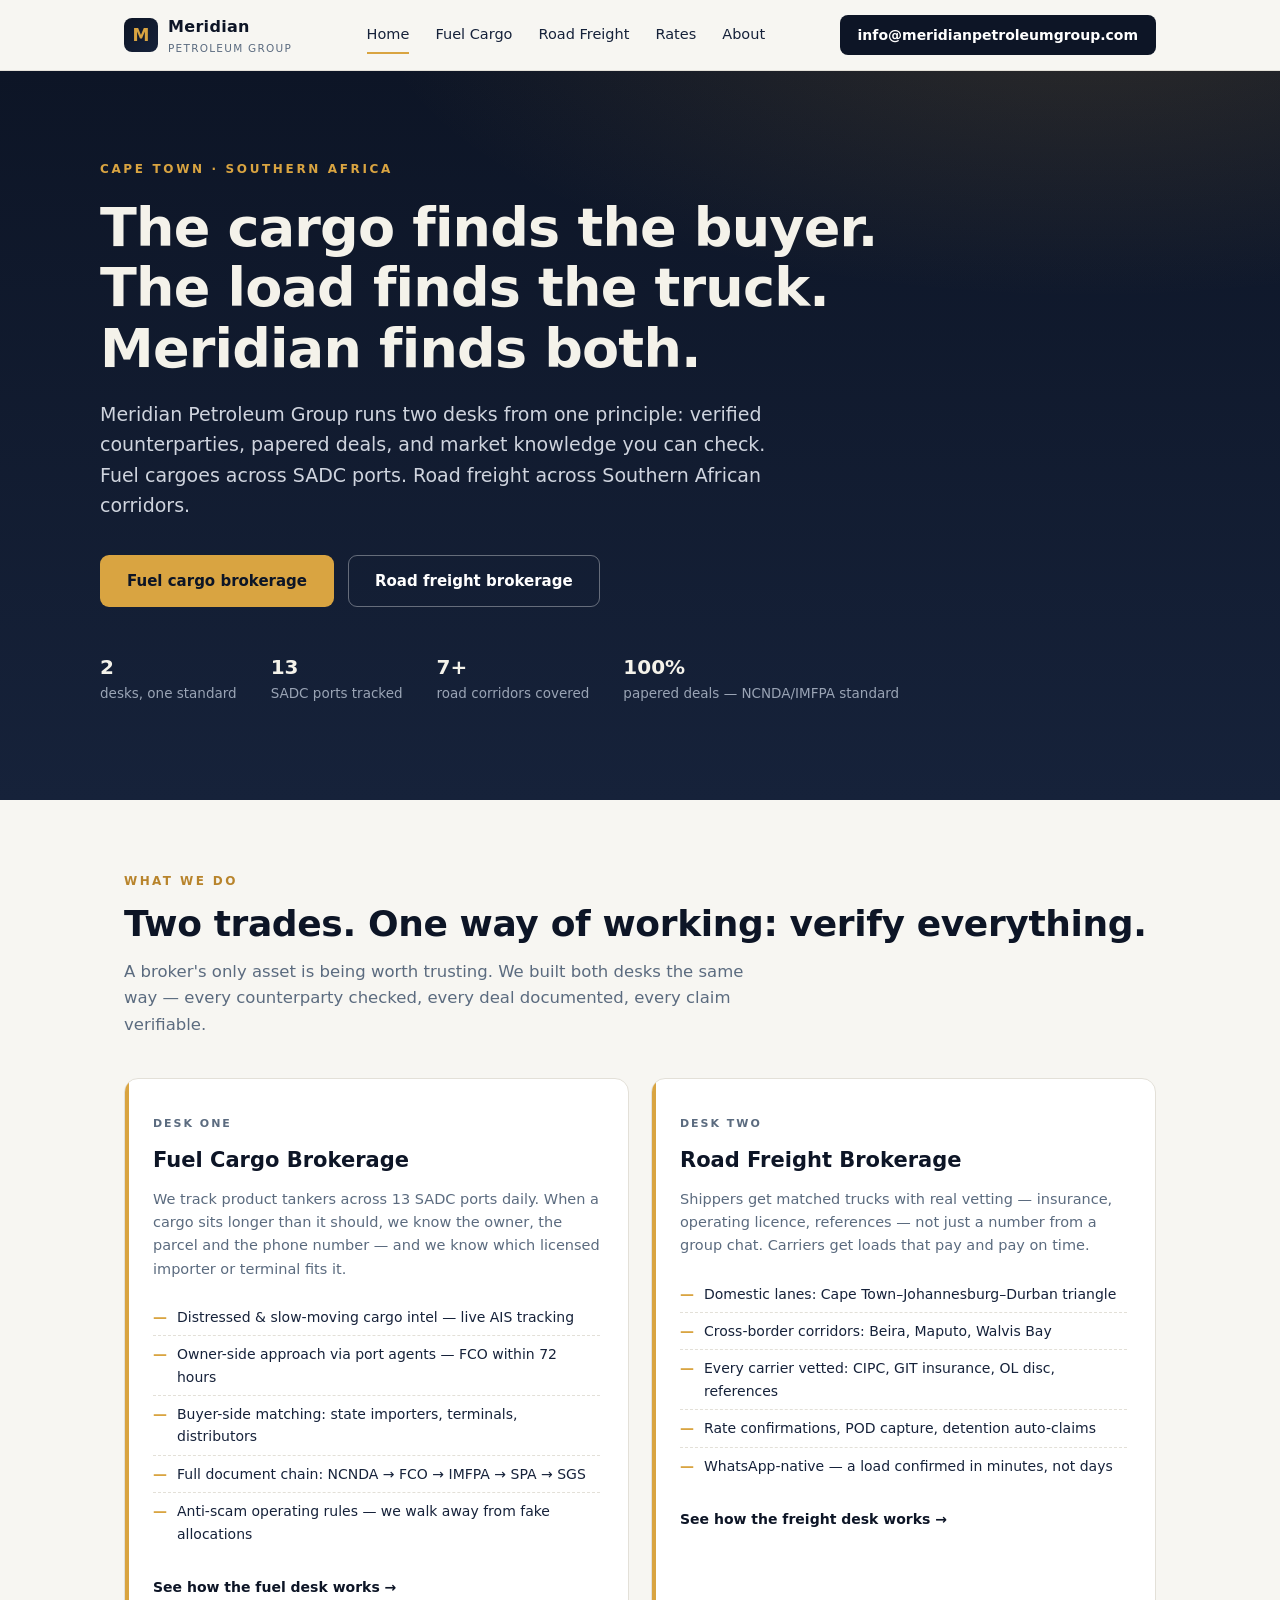
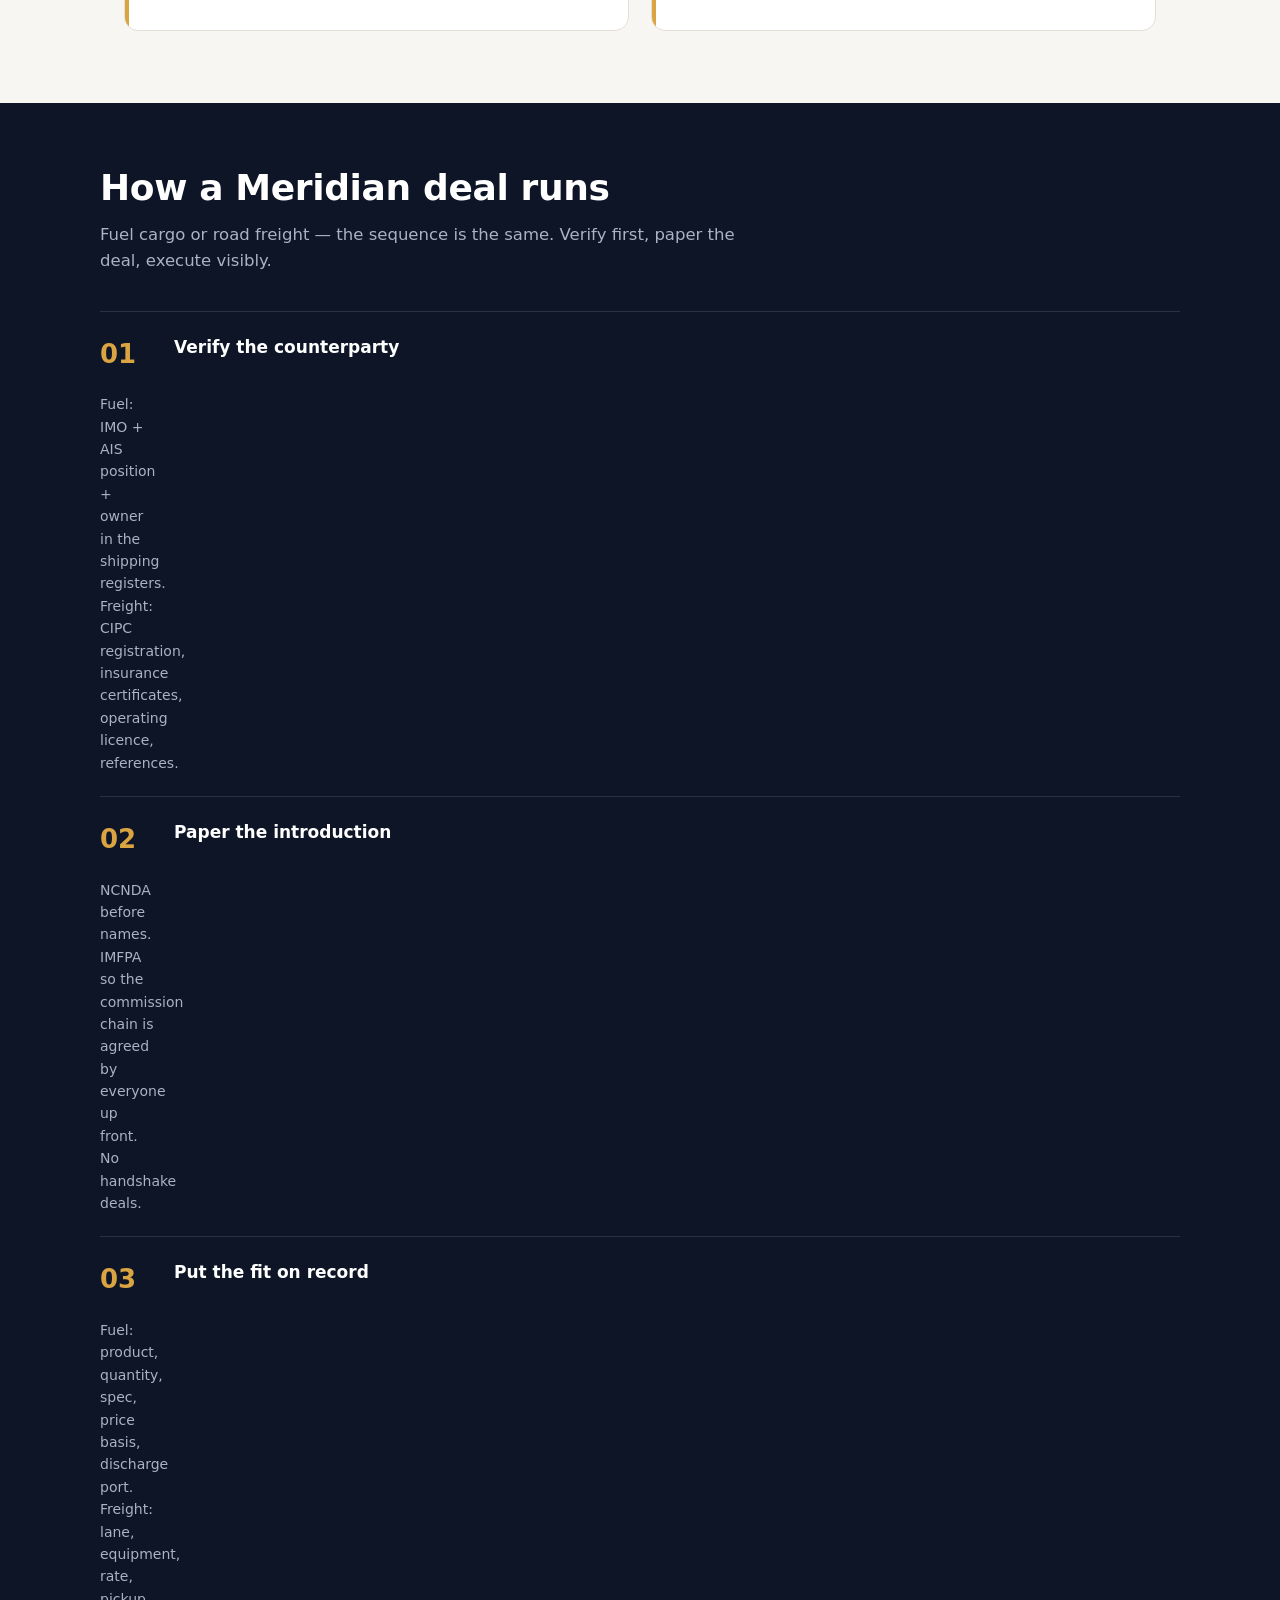
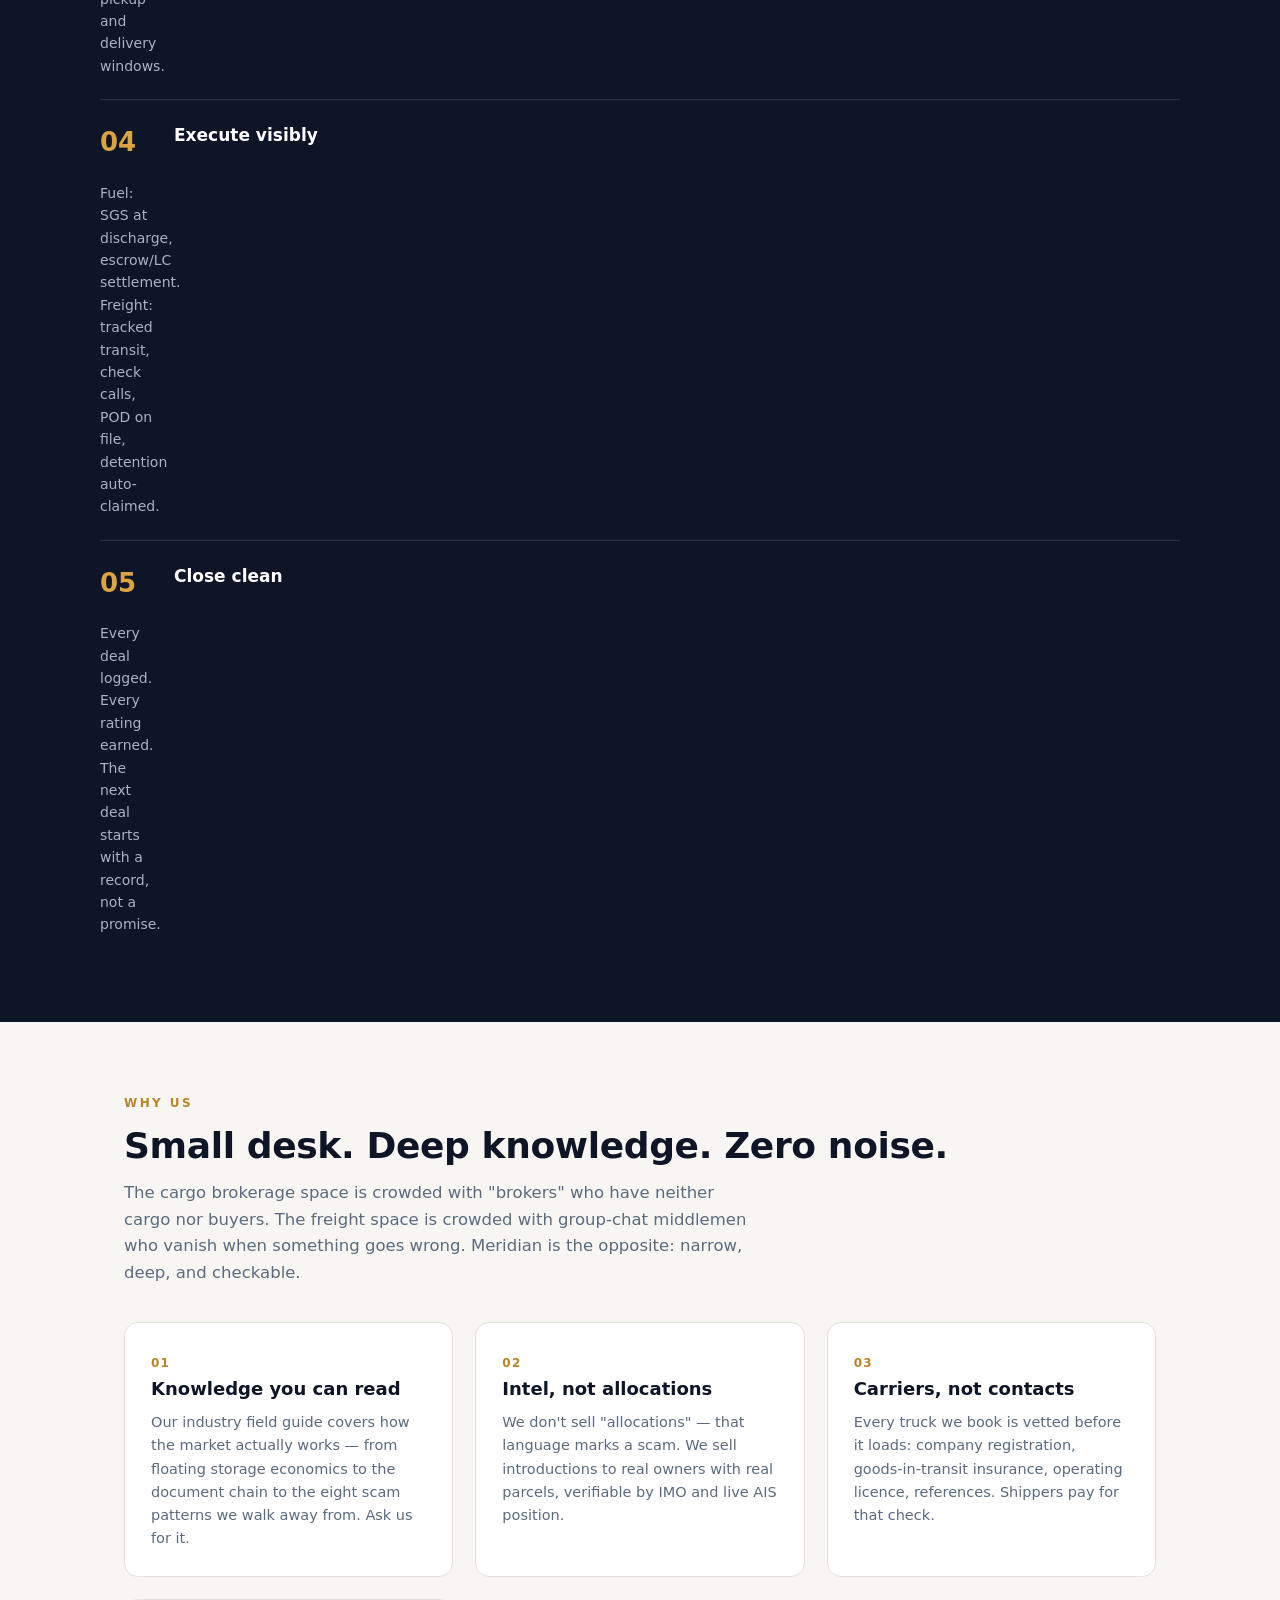
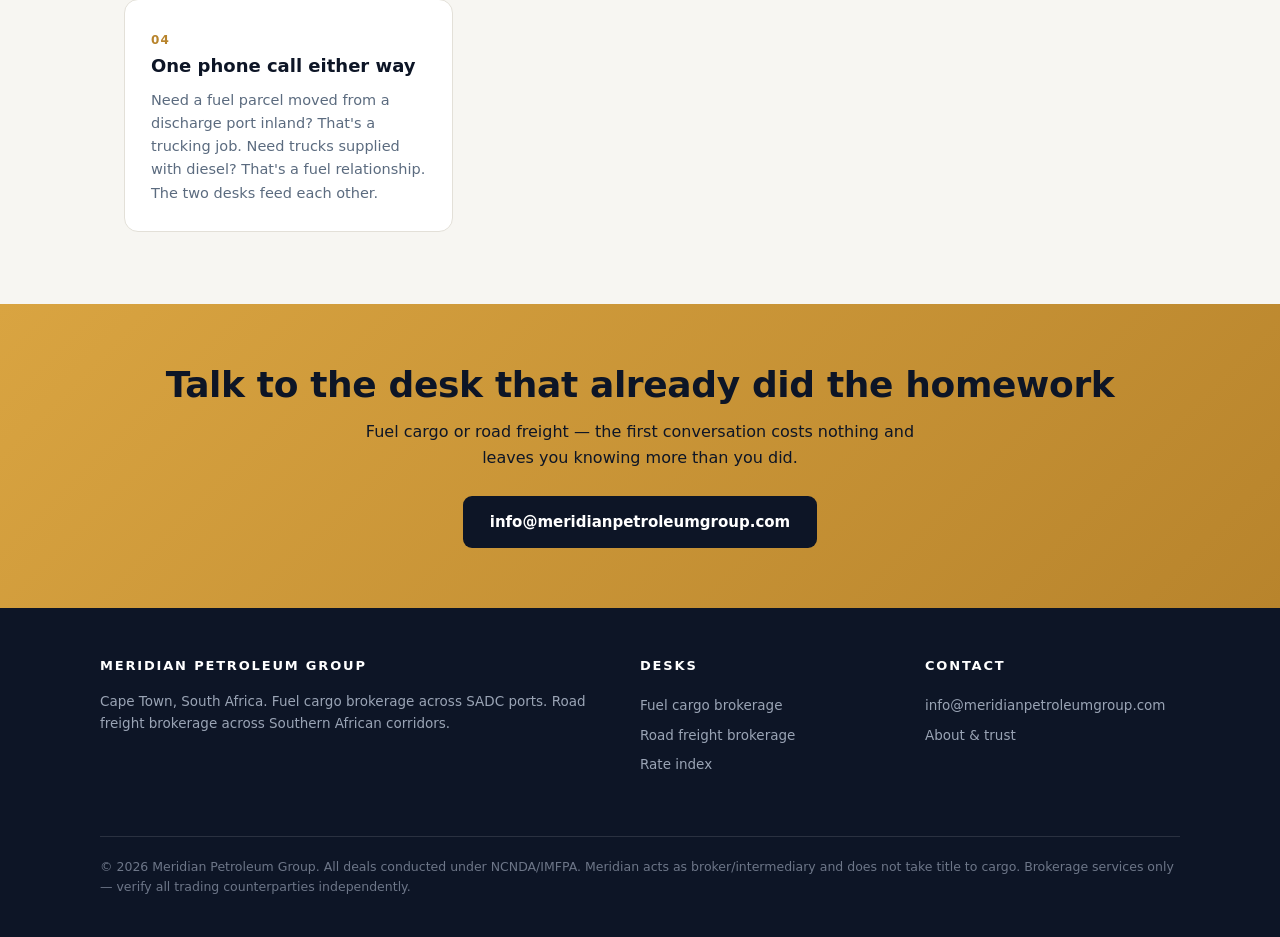
==== index.html @ 9ec85a02 "Meridian Petroleum Group site — 5 pages, one brand two desks" ====
<!DOCTYPE html>
<html lang="en">
<head>
<meta charset="UTF-8">
<meta name="viewport" content="width=device-width, initial-scale=1.0">
<title>Meridian Petroleum Group — Fuel Cargo & Road Freight Brokerage, Cape Town</title>
<meta name="description" content="Meridian Petroleum Group brokers fuel cargoes across SADC ports and road freight across Southern African corridors. Distressed-cargo intel, IMFPA-protected introductions, verified carriers.">
<link rel="canonical" href="https://meridianpetroleumgroup.com/">
<meta property="og:title" content="Meridian Petroleum Group — Cargo & Freight Brokerage">
<meta property="og:description" content="Fuel cargo brokerage across SADC ports. Road freight brokerage across Southern African corridors. One desk, both trades.">
<meta property="og:type" content="website">
<meta property="og:url" content="https://meridianpetroleumgroup.com/">
<link rel="stylesheet" href="/css/style.css">
<script type="application/ld+json">
{"@context":"https://schema.org","@type":"Organization","name":"Meridian Petroleum Group","url":"https://meridianpetroleumgroup.com","email":"info@meridianpetroleumgroup.com","address":{"@type":"PostalAddress","addressLocality":"Cape Town","addressCountry":"South Africa"},"description":"Fuel cargo and road freight brokerage across Southern Africa."}
</script>
</head>
<body>

<header>
  <div class="nav">
    <a class="brand" href="/">
      <span class="mark">M</span>
      <span>Meridian<small>Petroleum Group</small></span>
    </a>
    <nav class="menu">
      <a href="/" aria-current="page">Home</a>
      <a href="/fuel/">Fuel Cargo</a>
      <a href="/cargo/">Road Freight</a>
      <a href="/rates/">Rates</a>
      <a href="/about/">About</a>
    </nav>
    <a class="nav-cta" href="mailto:info@meridianpetroleumgroup.com">info@meridianpetroleumgroup.com</a>
  </div>
</header>

<section class="hero">
  <div class="hero-inner">
    <span class="kicker">Cape Town · Southern Africa</span>
    <h1>The cargo finds the buyer. The load finds the truck. Meridian finds both.</h1>
    <p class="lead">Meridian Petroleum Group runs two desks from one principle: verified counterparties, papered deals, and market knowledge you can check. Fuel cargoes across SADC ports. Road freight across Southern African corridors.</p>
    <div class="hero-ctas">
      <a class="btn btn-gold" href="/fuel/">Fuel cargo brokerage</a>
      <a class="btn btn-ghost" href="/cargo/">Road freight brokerage</a>
    </div>
    <div class="hero-meta">
      <div><b>2</b>desks, one standard</div>
      <div><b>13</b>SADC ports tracked</div>
      <div><b>7+</b>road corridors covered</div>
      <div><b>100%</b>papered deals — NCNDA/IMFPA standard</div>
    </div>
  </div>
</section>

<section class="section">
  <p class="eyebrow">What we do</p>
  <h2>Two trades. One way of working: verify everything.</h2>
  <p class="sub">A broker's only asset is being worth trusting. We built both desks the same way — every counterparty checked, every deal documented, every claim verifiable.</p>

  <div class="desks">
    <div class="desk">
      <span class="tag">Desk one</span>
      <h3>Fuel Cargo Brokerage</h3>
      <p>We track product tankers across 13 SADC ports daily. When a cargo sits longer than it should, we know the owner, the parcel and the phone number — and we know which licensed importer or terminal fits it.</p>
      <ul>
        <li>Distressed & slow-moving cargo intel — live AIS tracking</li>
        <li>Owner-side approach via port agents — FCO within 72 hours</li>
        <li>Buyer-side matching: state importers, terminals, distributors</li>
        <li>Full document chain: NCNDA → FCO → IMFPA → SPA → SGS</li>
        <li>Anti-scam operating rules — we walk away from fake allocations</li>
      </ul>
      <a class="go" href="/fuel/">See how the fuel desk works →</a>
    </div>
    <div class="desk">
      <span class="tag">Desk two</span>
      <h3>Road Freight Brokerage</h3>
      <p>Shippers get matched trucks with real vetting — insurance, operating licence, references — not just a number from a group chat. Carriers get loads that pay and pay on time.</p>
      <ul>
        <li>Domestic lanes: Cape Town–Johannesburg–Durban triangle</li>
        <li>Cross-border corridors: Beira, Maputo, Walvis Bay</li>
        <li>Every carrier vetted: CIPC, GIT insurance, OL disc, references</li>
        <li>Rate confirmations, POD capture, detention auto-claims</li>
        <li>WhatsApp-native — a load confirmed in minutes, not days</li>
      </ul>
      <a class="go" href="/cargo/">See how the freight desk works →</a>
    </div>
  </div>
</section>

<div class="strip">
  <div class="section">
    <h2>How a Meridian deal runs</h2>
    <p class="sub">Fuel cargo or road freight — the sequence is the same. Verify first, paper the deal, execute visibly.</p>
    <div class="steps">
      <div class="step"><h3>Verify the counterparty</h3><p>Fuel: IMO + AIS position + owner in the shipping registers. Freight: CIPC registration, insurance certificates, operating licence, references.</p></div>
      <div class="step"><h3>Paper the introduction</h3><p>NCNDA before names. IMFPA so the commission chain is agreed by everyone up front. No handshake deals.</p></div>
      <div class="step"><h3>Put the fit on record</h3><p>Fuel: product, quantity, spec, price basis, discharge port. Freight: lane, equipment, rate, pickup and delivery windows.</p></div>
      <div class="step"><h3>Execute visibly</h3><p>Fuel: SGS at discharge, escrow/LC settlement. Freight: tracked transit, check calls, POD on file, detention auto-claimed.</p></div>
      <div class="step"><h3>Close clean</h3><p>Every deal logged. Every rating earned. The next deal starts with a record, not a promise.</p></div>
    </div>
  </div>
</div>

<section class="section">
  <p class="eyebrow">Why us</p>
  <h2>Small desk. Deep knowledge. Zero noise.</h2>
  <p class="sub">The cargo brokerage space is crowded with "brokers" who have neither cargo nor buyers. The freight space is crowded with group-chat middlemen who vanish when something goes wrong. Meridian is the opposite: narrow, deep, and checkable.</p>
  <div class="grid2">
    <div class="card"><span class="num">01</span><h3>Knowledge you can read</h3><p>Our industry field guide covers how the market actually works — from floating storage economics to the document chain to the eight scam patterns we walk away from. Ask us for it.</p></div>
    <div class="card"><span class="num">02</span><h3>Intel, not allocations</h3><p>We don't sell "allocations" — that language marks a scam. We sell introductions to real owners with real parcels, verifiable by IMO and live AIS position.</p></div>
    <div class="card"><span class="num">03</span><h3>Carriers, not contacts</h3><p>Every truck we book is vetted before it loads: company registration, goods-in-transit insurance, operating licence, references. Shippers pay for that check.</p></div>
    <div class="card"><span class="num">04</span><h3>One phone call either way</h3><p>Need a fuel parcel moved from a discharge port inland? That's a trucking job. Need trucks supplied with diesel? That's a fuel relationship. The two desks feed each other.</p></div>
  </div>
</section>

<div class="band">
  <h2>Talk to the desk that already did the homework</h2>
  <p>Fuel cargo or road freight — the first conversation costs nothing and leaves you knowing more than you did.</p>
  <a class="btn" href="mailto:info@meridianpetroleumgroup.com">info@meridianpetroleumgroup.com</a>
</div>

<footer>
  <div class="foot">
    <div>
      <h4>Meridian Petroleum Group</h4>
      <p>Cape Town, South Africa. Fuel cargo brokerage across SADC ports. Road freight brokerage across Southern African corridors.</p>
    </div>
    <div>
      <h4>Desks</h4>
      <ul>
        <li><a href="/fuel/">Fuel cargo brokerage</a></li>
        <li><a href="/cargo/">Road freight brokerage</a></li>
        <li><a href="/rates/">Rate index</a></li>
      </ul>
    </div>
    <div>
      <h4>Contact</h4>
      <ul>
        <li><a href="mailto:info@meridianpetroleumgroup.com">info@meridianpetroleumgroup.com</a></li>
        <li><a href="/about/">About & trust</a></li>
      </ul>
    </div>
    <div class="fine">
      © 2026 Meridian Petroleum Group. All deals conducted under NCNDA/IMFPA. Meridian acts as broker/intermediary and does not take title to cargo. Brokerage services only — verify all trading counterparties independently.
    </div>
  </div>
</footer>

</body>
</html>
---- css/style.css ----
/* Meridian Petroleum Group — one brand, two desks */
:root {
  --ink: #0d1526;
  --ink-2: #16223a;
  --paper: #f7f6f2;
  --card: #ffffff;
  --amber: #d9a441;
  --amber-2: #b8842c;
  --slate: #5b6b7f;
  --line: #e3e0d8;
  --green: #2e7d5b;
  --red: #b3402e;
}
* { margin: 0; padding: 0; box-sizing: border-box; }
html { scroll-behavior: smooth; }
body {
  font-family: "Inter", "Segoe UI", system-ui, -apple-system, sans-serif;
  background: var(--paper);
  color: var(--ink);
  line-height: 1.6;
  -webkit-font-smoothing: antialiased;
}
a { color: inherit; text-decoration: none; }
img { max-width: 100%; display: block; }

/* ---------- header ---------- */
header {
  position: sticky; top: 0; z-index: 50;
  background: rgba(247, 246, 242, .92);
  backdrop-filter: blur(8px);
  border-bottom: 1px solid var(--line);
}
.nav {
  max-width: 1080px; margin: 0 auto; padding: 14px 24px;
  display: flex; align-items: center; justify-content: space-between; gap: 16px;
}
.brand { display: flex; align-items: center; gap: 10px; font-weight: 700; letter-spacing: .02em; }
.brand .mark {
  width: 34px; height: 34px; border-radius: 8px;
  background: linear-gradient(135deg, var(--ink) 0%, var(--ink-2) 100%);
  color: var(--amber); display: grid; place-items: center;
  font-size: 17px; font-weight: 800;
}
.brand small { display: block; font-size: 10.5px; font-weight: 500; color: var(--slate); letter-spacing: .12em; text-transform: uppercase; }
nav.menu { display: flex; gap: 26px; font-size: 14.5px; font-weight: 500; }
nav.menu a { color: var(--ink-2); padding: 6px 0; border-bottom: 2px solid transparent; }
nav.menu a:hover, nav.menu a[aria-current="page"] { border-color: var(--amber); }
.nav-cta {
  background: var(--ink); color: #fff; padding: 9px 18px; border-radius: 8px;
  font-size: 14px; font-weight: 600; white-space: nowrap;
}
.nav-cta:hover { background: var(--ink-2); }

/* ---------- hero ---------- */
.hero {
  background:
    radial-gradient(1200px 500px at 85% -10%, rgba(217,164,65,.16), transparent 60%),
    linear-gradient(180deg, var(--ink) 0%, var(--ink-2) 100%);
  color: #f4f2ea;
  padding: 84px 24px 96px;
}
.hero-inner { max-width: 1080px; margin: 0 auto; }
.kicker {
  display: inline-block; font-size: 12px; letter-spacing: .22em; text-transform: uppercase;
  color: var(--amber); font-weight: 700; margin-bottom: 18px;
}
h1 { font-size: clamp(34px, 5vw, 54px); line-height: 1.12; font-weight: 800; letter-spacing: -.015em; max-width: 820px; }
.hero p.lead { margin-top: 20px; font-size: clamp(16px, 2vw, 19px); color: #cfd4de; max-width: 680px; }
.hero-ctas { margin-top: 34px; display: flex; gap: 14px; flex-wrap: wrap; }
.btn {
  display: inline-block; padding: 13px 26px; border-radius: 9px;
  font-weight: 600; font-size: 15px; border: 1px solid transparent; cursor: pointer;
}
.btn-gold { background: var(--amber); color: var(--ink); }
.btn-gold:hover { background: var(--amber-2); color: #fff; }
.btn-ghost { border-color: rgba(255,255,255,.35); color: #fff; }
.btn-ghost:hover { border-color: var(--amber); color: var(--amber); }
.hero-meta { margin-top: 44px; display: flex; gap: 34px; flex-wrap: wrap; font-size: 13.5px; color: #9aa4b5; }
.hero-meta b { display: block; color: #f4f2ea; font-size: 20px; }

/* ---------- sections ---------- */
.section { max-width: 1080px; margin: 0 auto; padding: 72px 24px; }
.section.tight { padding: 48px 24px; }
.eyebrow { font-size: 12px; letter-spacing: .2em; text-transform: uppercase; color: var(--amber-2); font-weight: 700; margin-bottom: 12px; }
h2 { font-size: clamp(26px, 3.4vw, 36px); font-weight: 800; letter-spacing: -.01em; line-height: 1.15; margin-bottom: 14px; }
.sub { color: var(--slate); max-width: 640px; font-size: 16.5px; }

.desks { display: grid; grid-template-columns: repeat(auto-fit, minmax(300px, 1fr)); gap: 22px; margin-top: 40px; }
.desk {
  background: var(--card); border: 1px solid var(--line); border-radius: 14px;
  padding: 30px 28px; position: relative; overflow: hidden;
}
.desk::before { content: ""; position: absolute; inset: 0 auto 0 0; width: 4px; background: var(--amber); }
.desk .tag { font-size: 11px; letter-spacing: .18em; text-transform: uppercase; color: var(--slate); font-weight: 700; }
.desk h3 { font-size: 21px; margin: 10px 0 10px; font-weight: 750; }
.desk p { color: var(--slate); font-size: 14.5px; margin-bottom: 18px; }
.desk ul { list-style: none; margin-bottom: 22px; }
.desk li { padding: 7px 0 7px 24px; position: relative; font-size: 14px; color: var(--ink-2); border-bottom: 1px dashed var(--line); }
.desk li:last-child { border-bottom: none; }
.desk li::before { content: "—"; position: absolute; left: 0; color: var(--amber); font-weight: 700; }
.desk .go { font-weight: 700; color: var(--ink); font-size: 14px; }
.desk .go:hover { color: var(--amber-2); }

.grid2 { display: grid; grid-template-columns: repeat(auto-fit, minmax(280px, 1fr)); gap: 22px; margin-top: 36px; }
.card { background: var(--card); border: 1px solid var(--line); border-radius: 14px; padding: 26px; }
.card h3 { font-size: 18px; font-weight: 750; margin-bottom: 8px; }
.card p { color: var(--slate); font-size: 14.5px; }
.card .num { font-size: 12px; color: var(--amber-2); font-weight: 800; letter-spacing: .1em; }

.strip { background: var(--ink); color: #e9e7df; padding: 64px 24px; }
.strip .section { padding: 0; }
.strip h2 { color: #fff; }
.strip .sub { color: #aab3c2; }

.steps { counter-reset: step; margin-top: 36px; display: grid; gap: 0; }
.step {
  display: grid; grid-template-columns: 56px 1fr; gap: 18px;
  padding: 22px 0; border-top: 1px solid rgba(255,255,255,.12);
}
.step::before {
  counter-increment: step; content: counter(step, decimal-leading-zero);
  font-size: 26px; font-weight: 800; color: var(--amber);
}
.step h3 { font-size: 17px; color: #fff; margin-bottom: 6px; font-weight: 700; }
.step p { color: #aab3c2; font-size: 14px; max-width: 640px; }

/* ---------- tables ---------- */
.table-wrap { overflow-x: auto; margin-top: 30px; border: 1px solid var(--line); border-radius: 12px; background: var(--card); }
table { width: 100%; border-collapse: collapse; font-size: 14px; min-width: 560px; }
th { text-align: left; padding: 13px 16px; background: var(--ink); color: #fff; font-size: 12px; letter-spacing: .08em; text-transform: uppercase; }
td { padding: 13px 16px; border-top: 1px solid var(--line); color: var(--ink-2); vertical-align: top; }
tr:nth-child(even) td { background: #fbfaf7; }
td b { color: var(--ink); }

/* ---------- CTA band ---------- */
.band {
  background: linear-gradient(135deg, var(--amber) 0%, var(--amber-2) 100%);
  color: var(--ink); padding: 60px 24px; text-align: center;
}
.band h2 { color: var(--ink); }
.band p { max-width: 560px; margin: 10px auto 26px; font-weight: 500; }
.band .btn { background: var(--ink); color: #fff; }
.band .btn:hover { background: #000; }

/* ---------- footer ---------- */
footer { background: var(--ink); color: #9aa4b5; padding: 48px 24px 40px; font-size: 13.5px; }
.foot { max-width: 1080px; margin: 0 auto; display: grid; grid-template-columns: 2fr 1fr 1fr; gap: 30px; }
.foot h4 { color: #fff; font-size: 13px; letter-spacing: .14em; text-transform: uppercase; margin-bottom: 14px; }
.foot ul { list-style: none; }
.foot li { padding: 4px 0; }
.foot a:hover { color: var(--amber); }
.foot .fine { grid-column: 1 / -1; border-top: 1px solid rgba(255,255,255,.12); margin-top: 26px; padding-top: 20px; font-size: 12.5px; color: #6d7688; }

/* ---------- page hero (inner pages) ---------- */
.page-hero {
  background: linear-gradient(180deg, var(--ink) 0%, var(--ink-2) 100%);
  color: #f4f2ea; padding: 64px 24px 56px;
}
.page-hero .inner { max-width: 1080px; margin: 0 auto; }
.breadcrumb { font-size: 12.5px; color: #8b95a8; margin-bottom: 16px; letter-spacing: .04em; }
.breadcrumb a:hover { color: var(--amber); }
h1.p { font-size: clamp(28px, 4vw, 42px); font-weight: 800; letter-spacing: -.012em; line-height: 1.14; }
.page-hero p.lead { margin-top: 14px; color: #cfd4de; max-width: 660px; font-size: 17px; }

.callout {
  background: #fdf8ee; border: 1px solid #ecd9ae; border-left: 4px solid var(--amber);
  border-radius: 10px; padding: 18px 20px; margin: 26px 0; font-size: 14.5px; color: #5d4a1e;
}
.callout b { color: var(--ink); }

.note { font-size: 13px; color: var(--slate); margin-top: 26px; padding-top: 18px; border-top: 1px solid var(--line); }

/* ---------- rates placeholder ---------- */
.rates-hero { text-align: center; }
.coming { display: inline-block; margin-top: 22px; padding: 10px 22px; border-radius: 999px; background: #efece4; color: var(--ink-2); font-weight: 600; font-size: 13.5px; letter-spacing: .06em; }

@media (max-width: 760px) {
  nav.menu { display: none; }
  .foot { grid-template-columns: 1fr; }
}
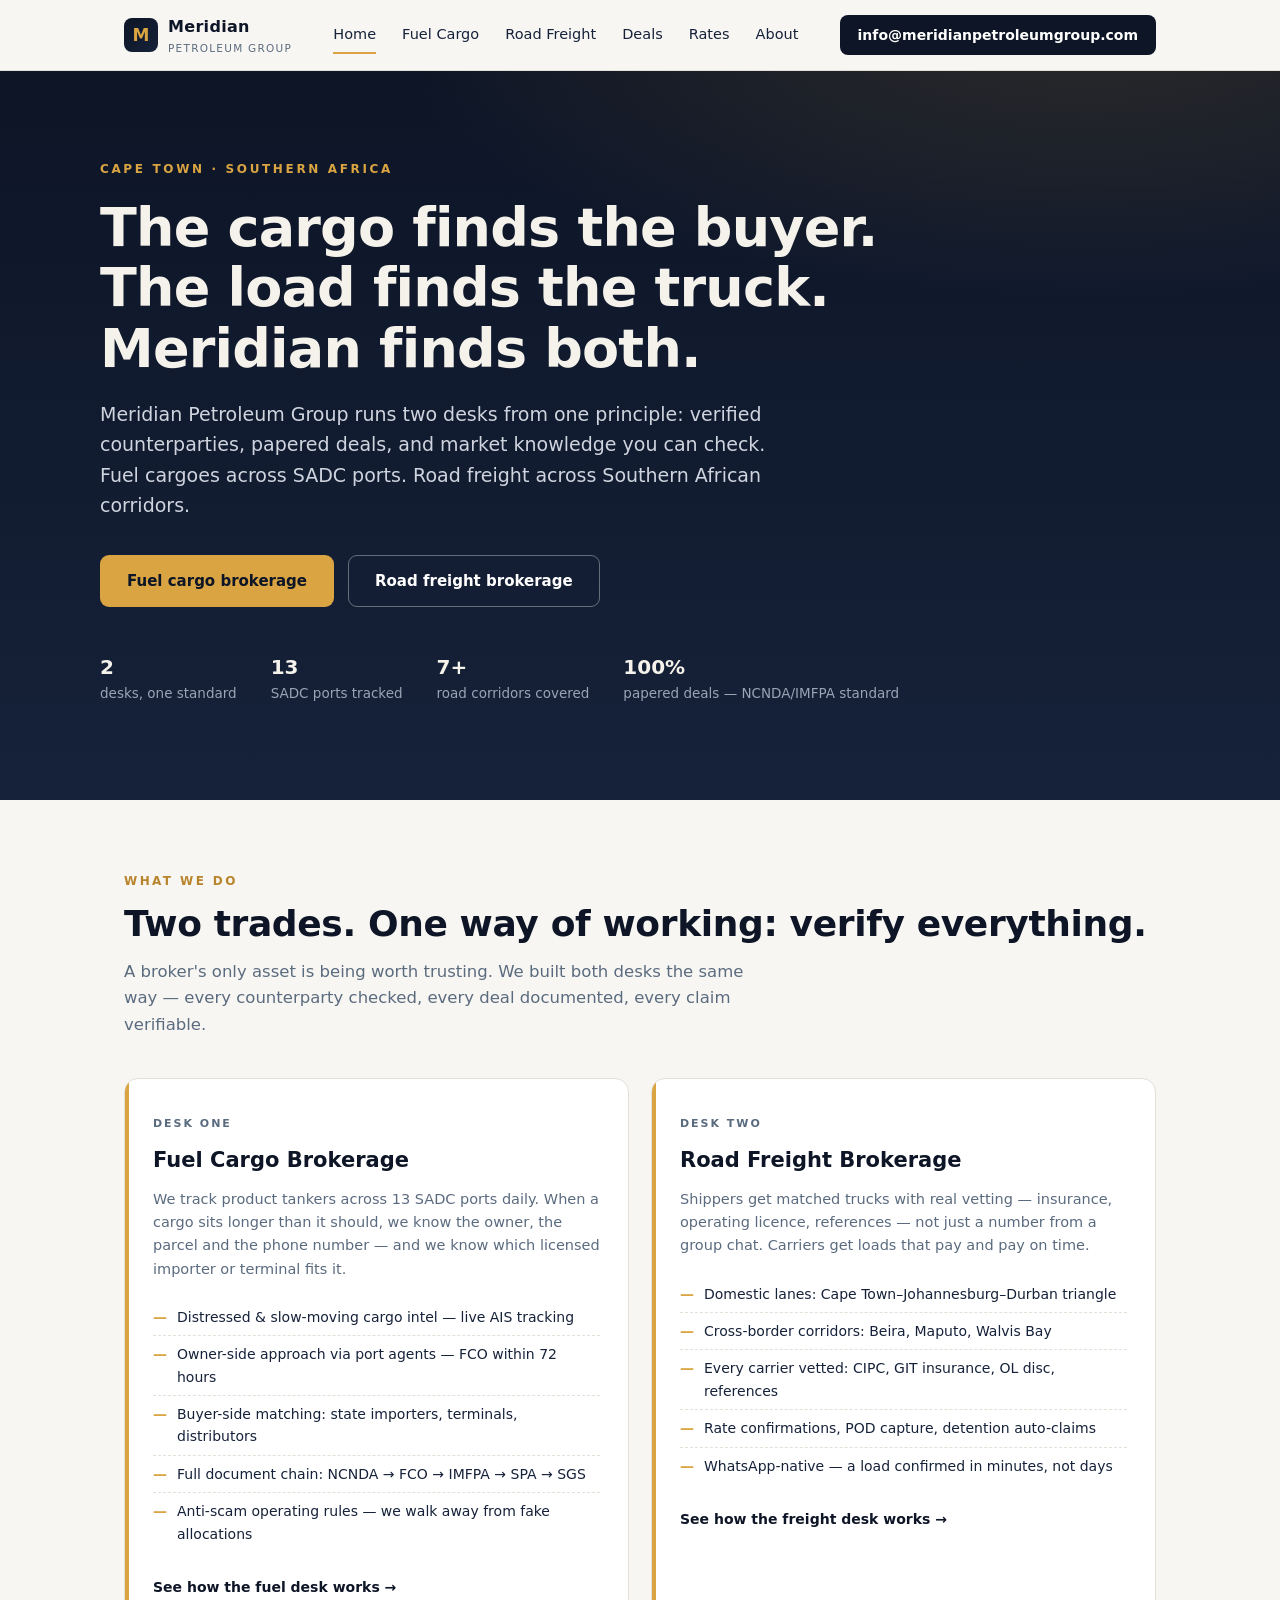
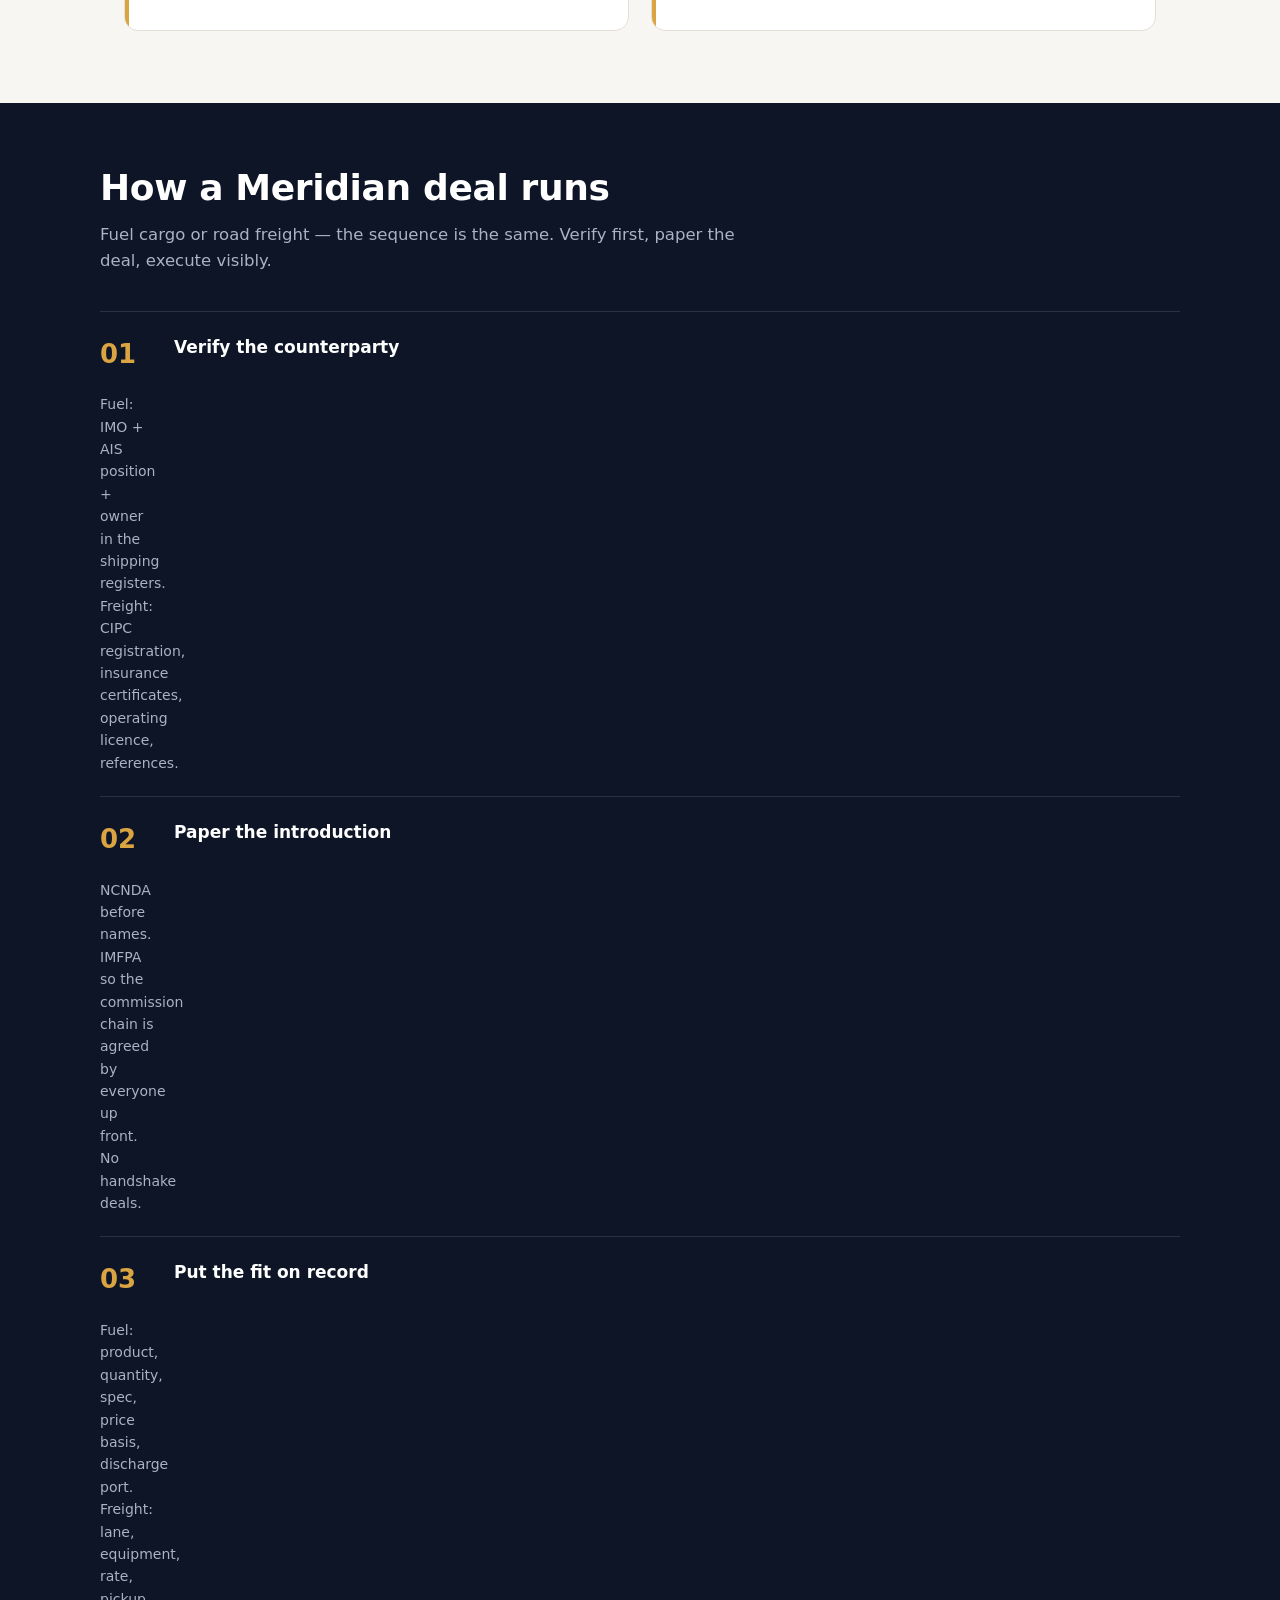
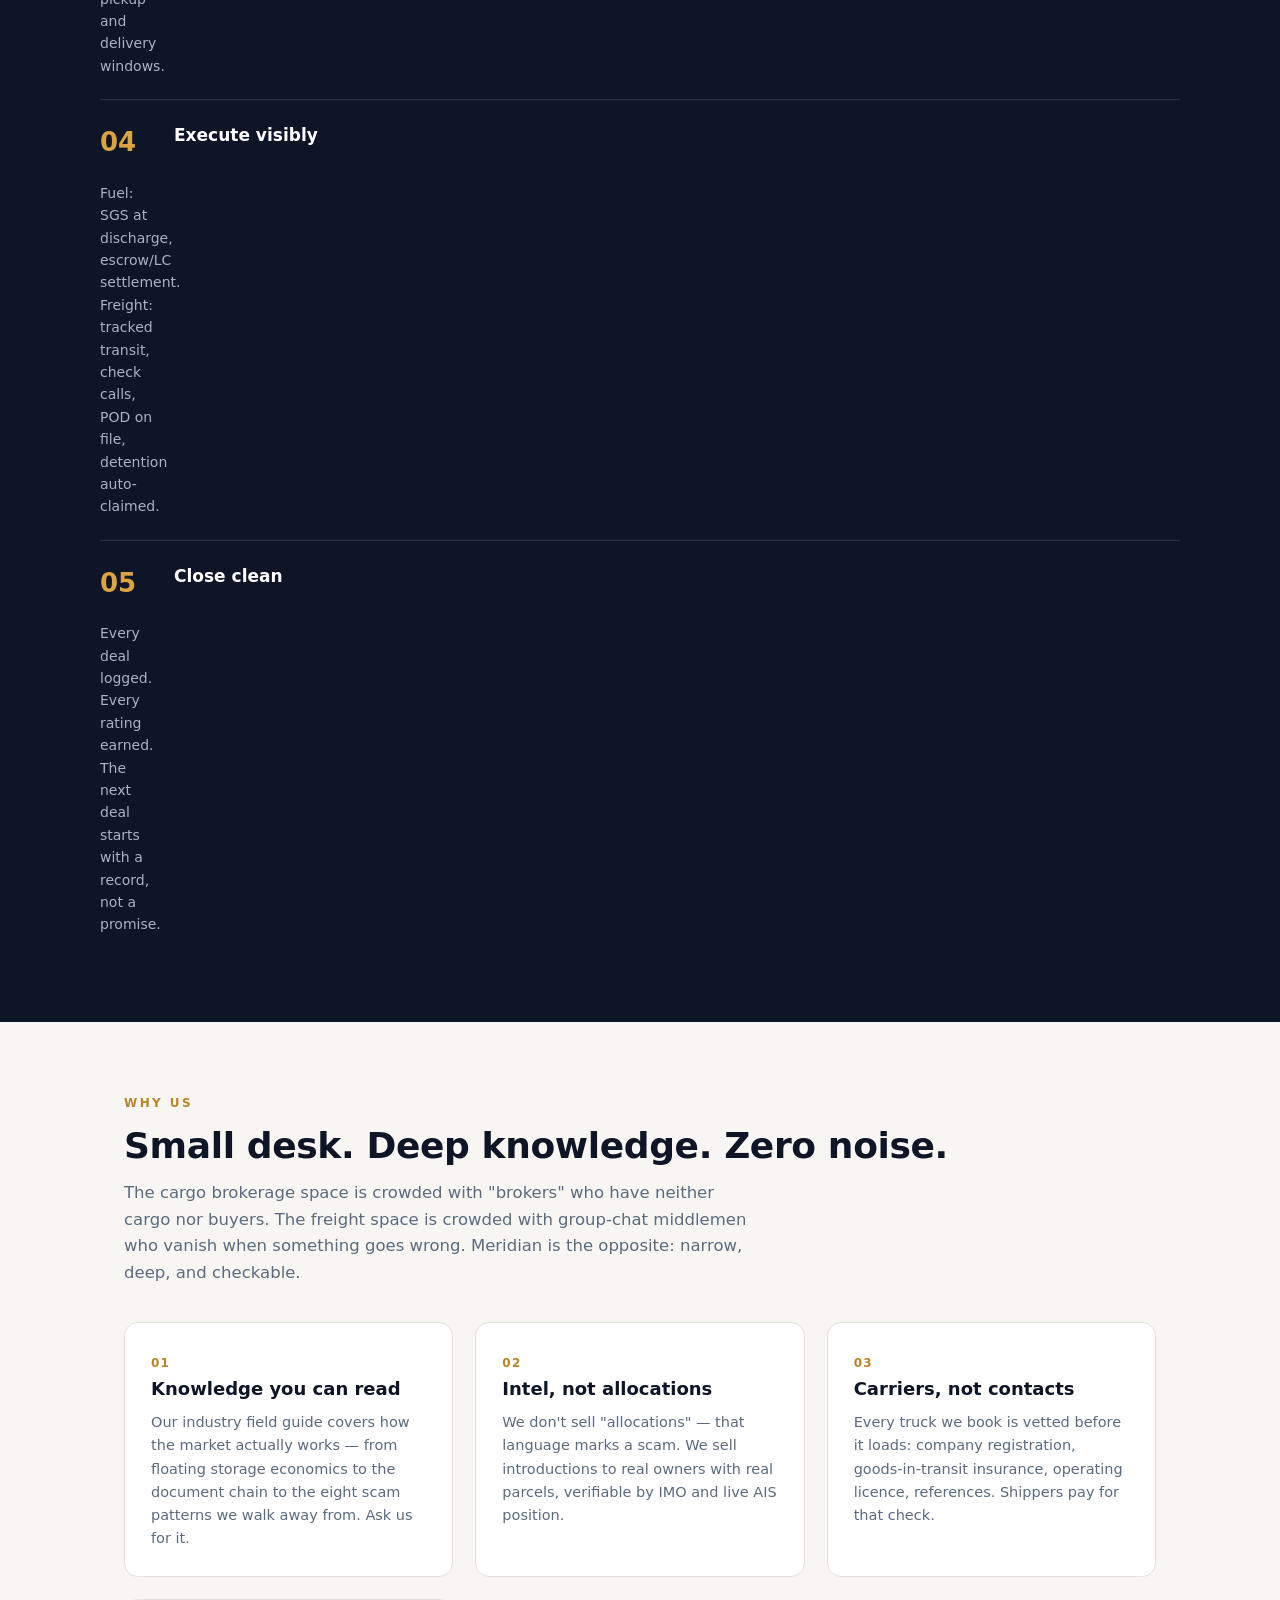
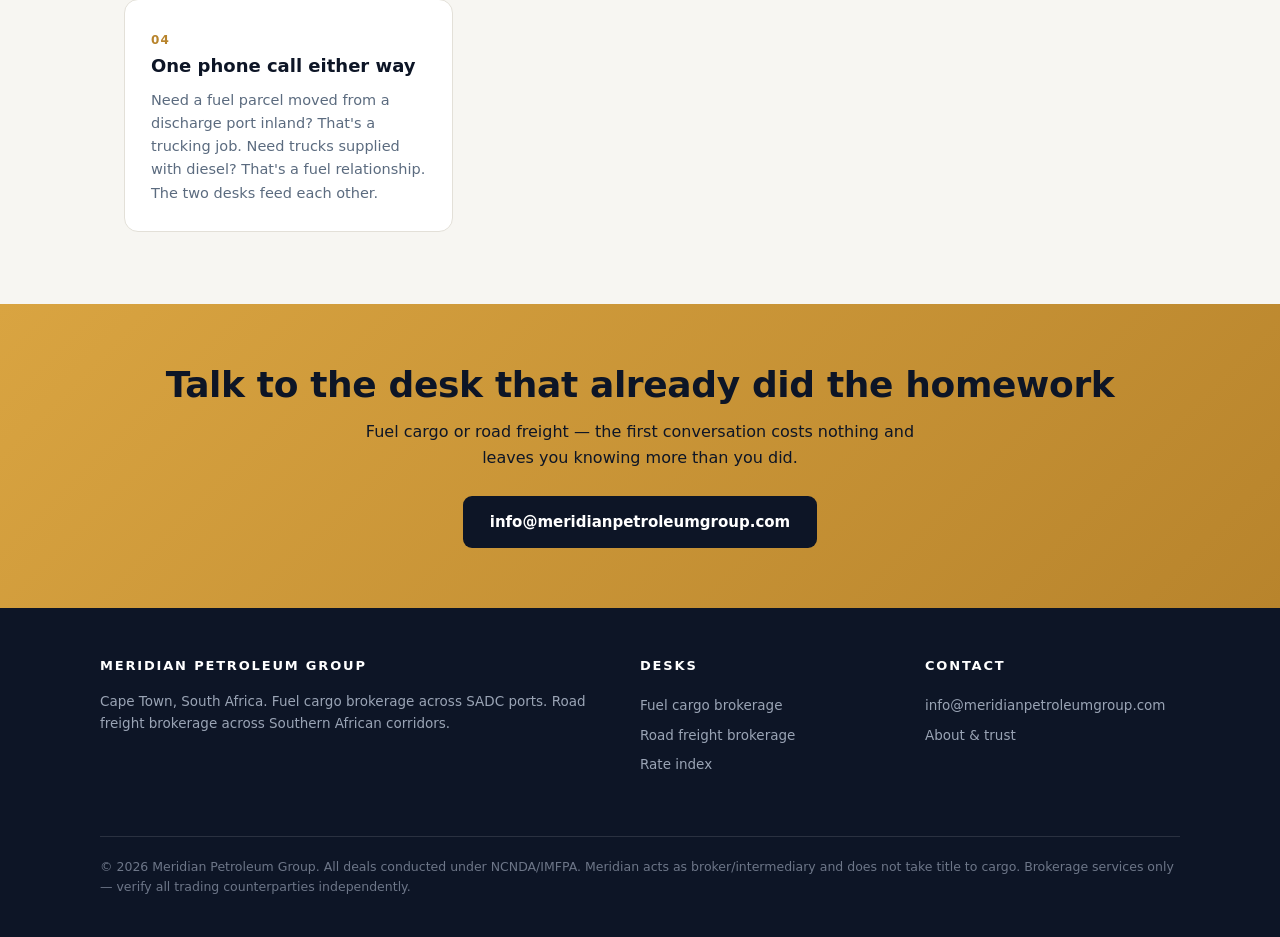
==== commit 299f787c: "Add /deals page — single-funnel shipper + carrier forms" ====
--- a/index.html
+++ b/index.html
@@ -27,6 +27,7 @@
       <a href="/" aria-current="page">Home</a>
       <a href="/fuel/">Fuel Cargo</a>
       <a href="/cargo/">Road Freight</a>
+      <a href="/deals/">Deals</a>
       <a href="/rates/">Rates</a>
       <a href="/about/">About</a>
     </nav>
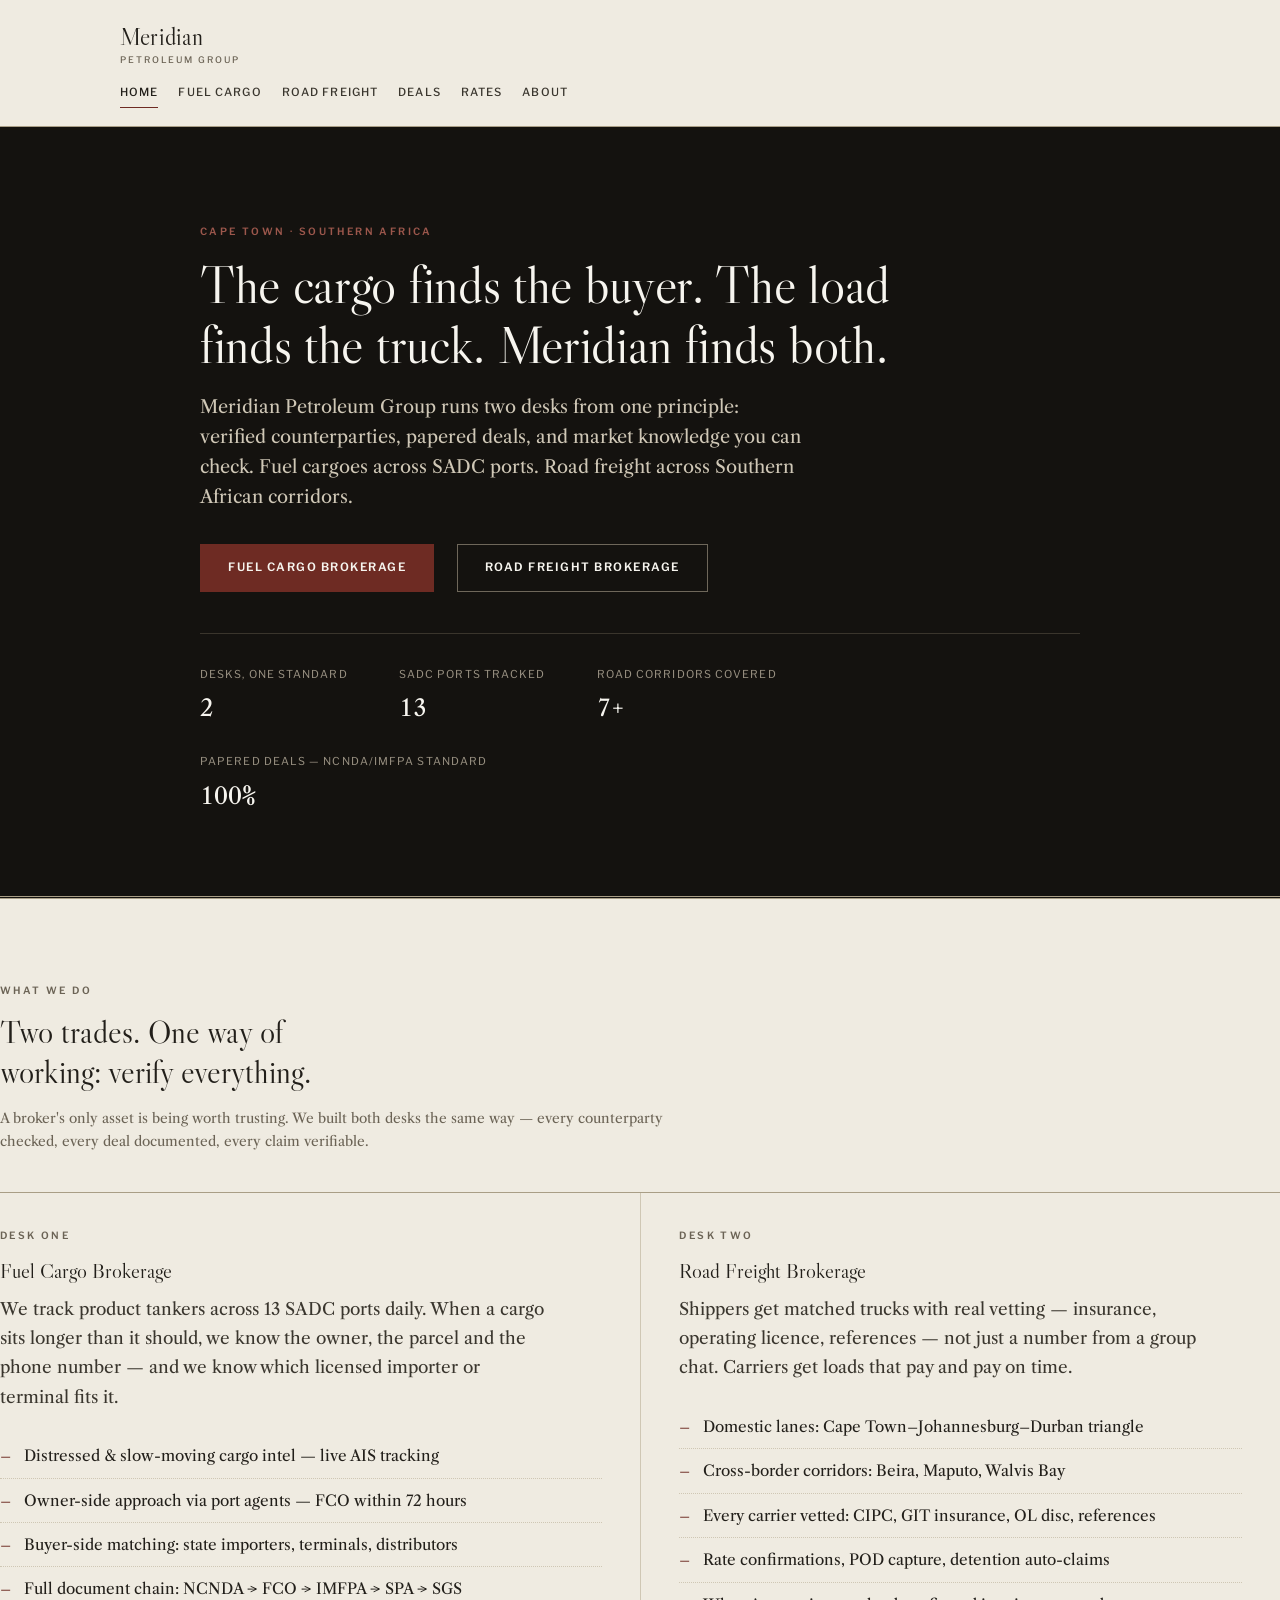
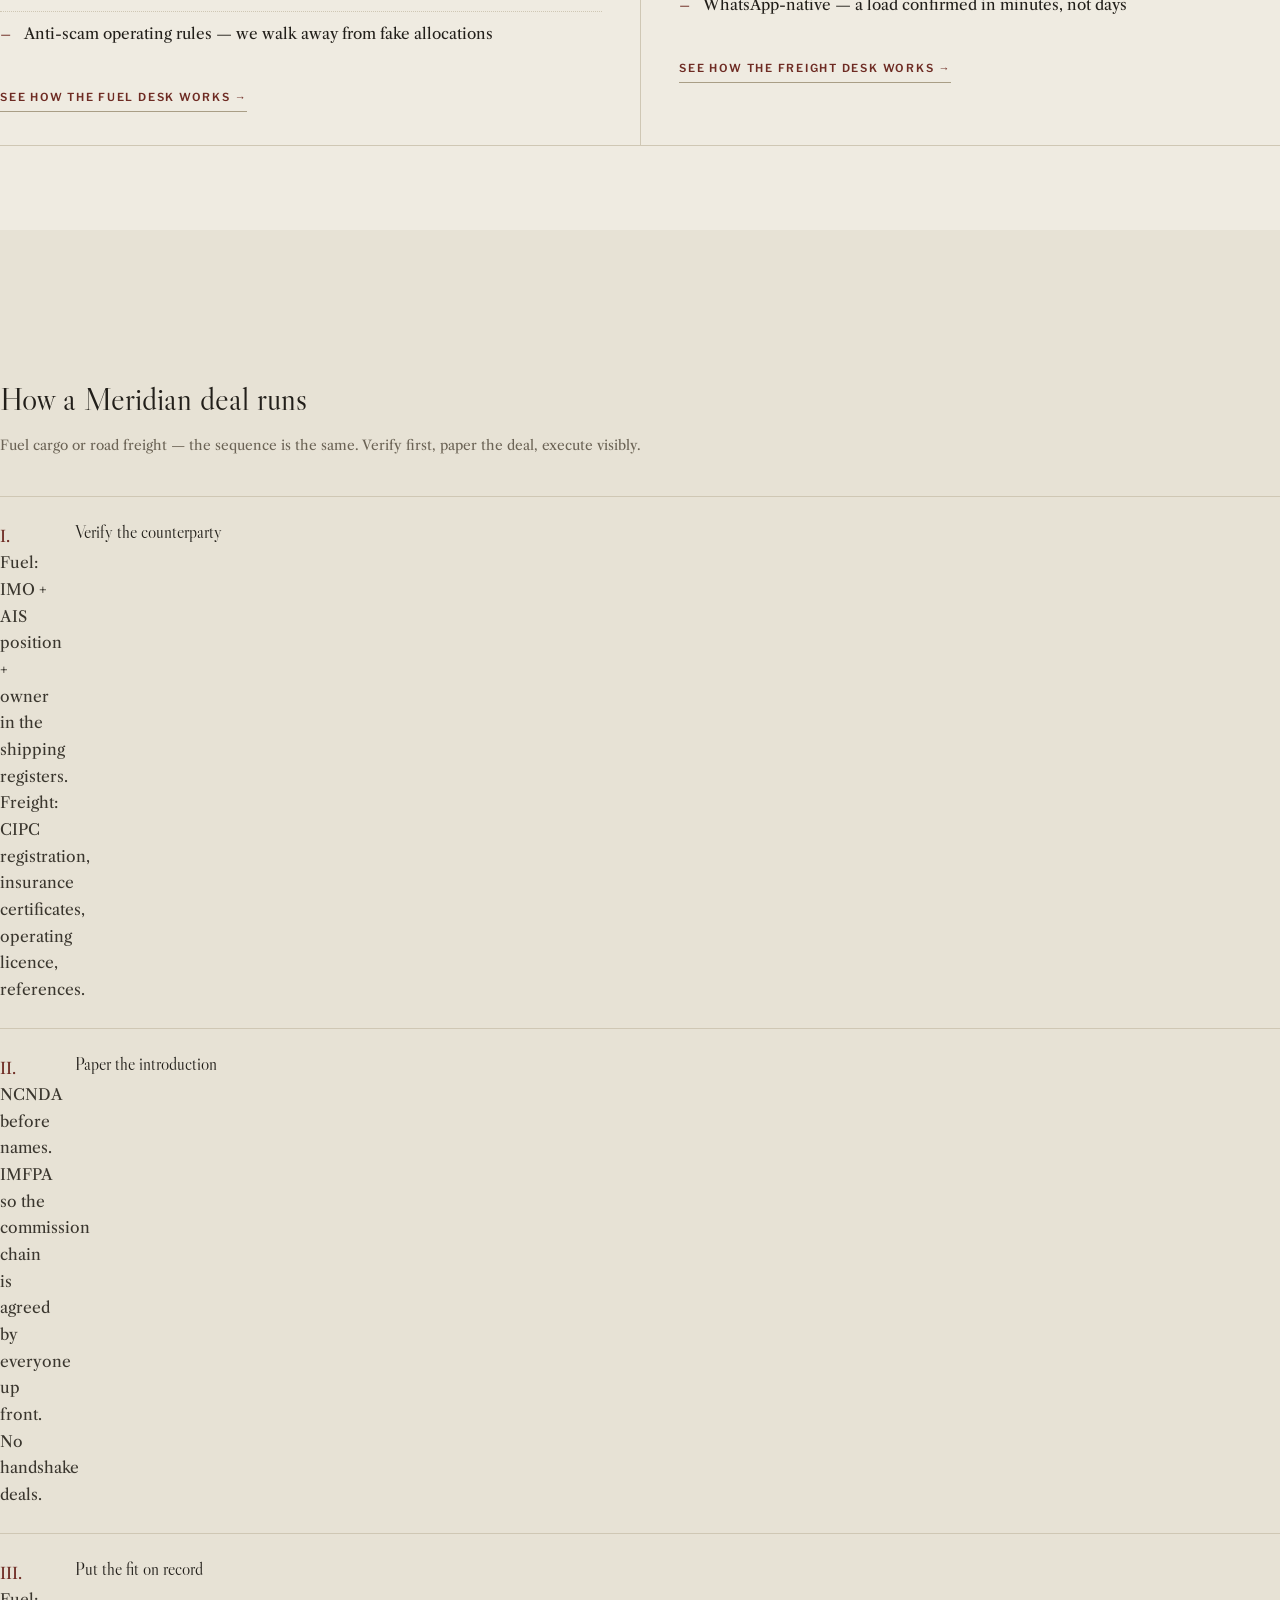
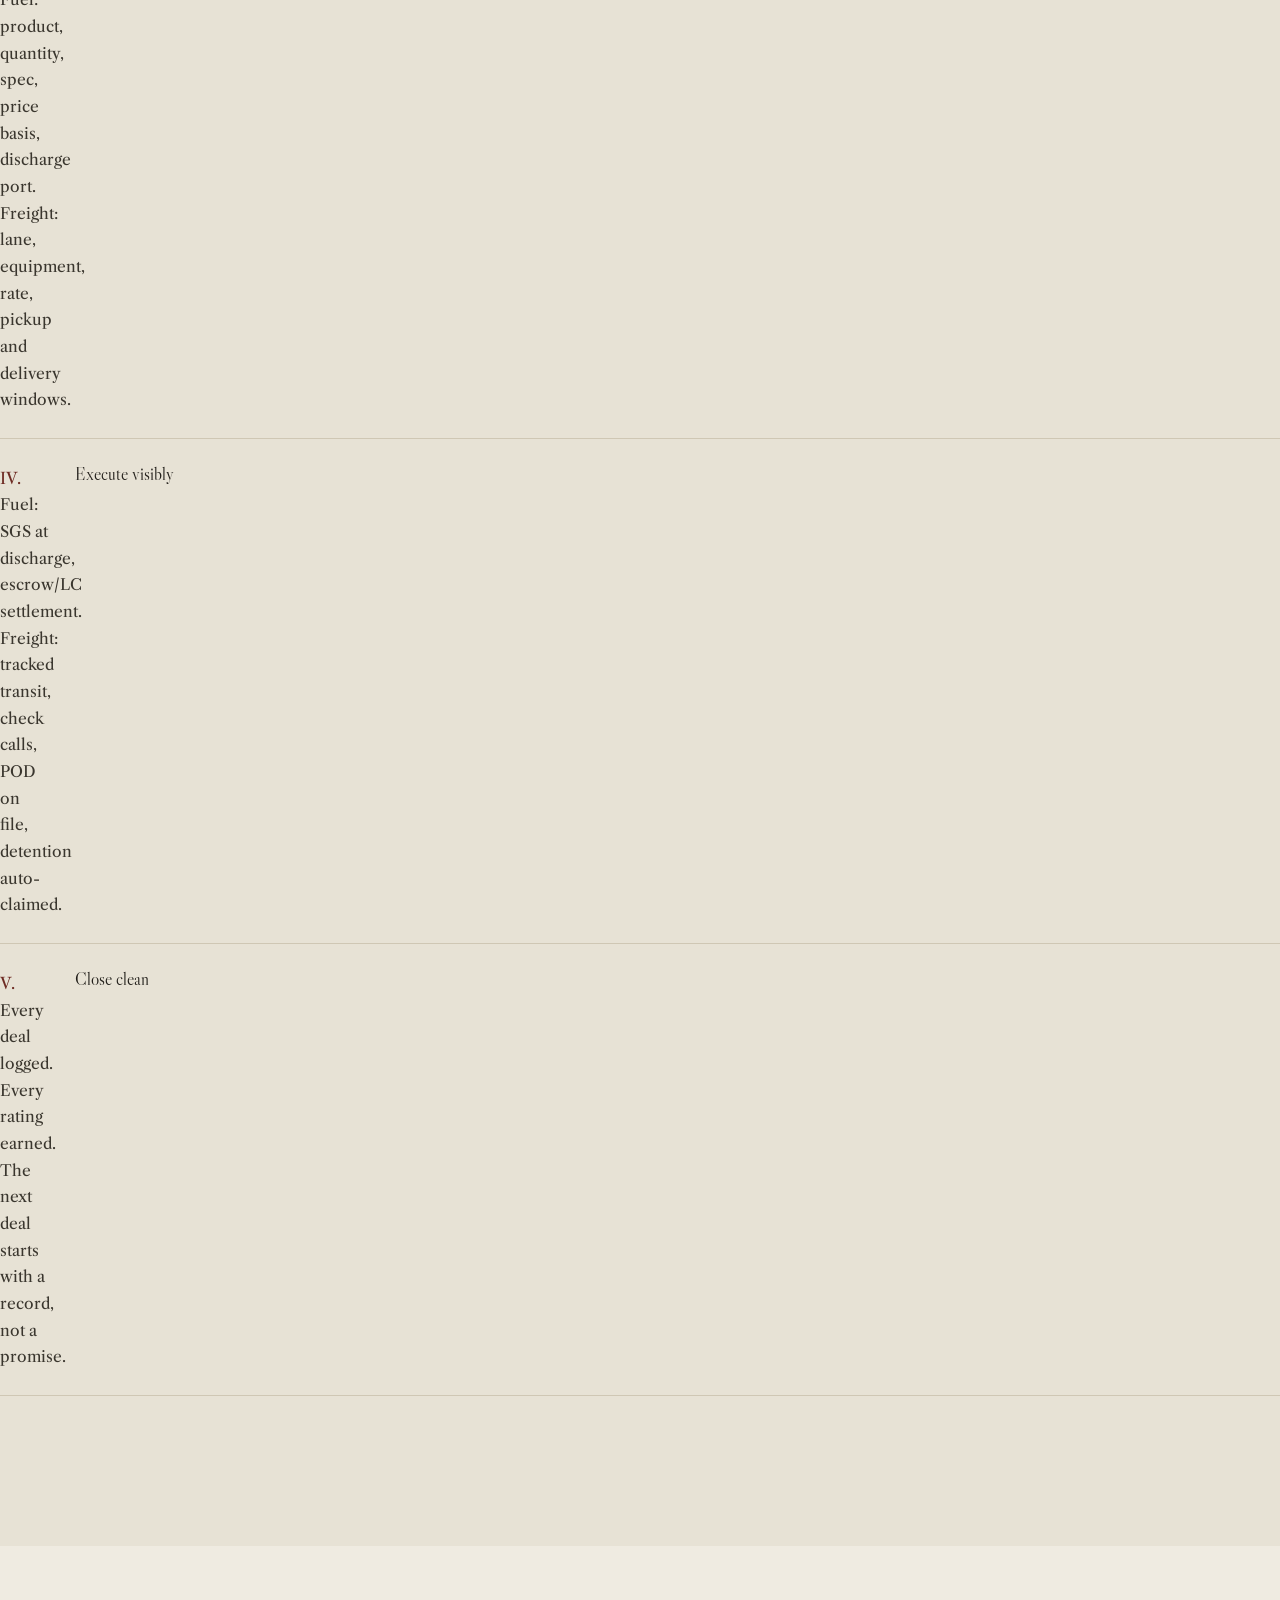
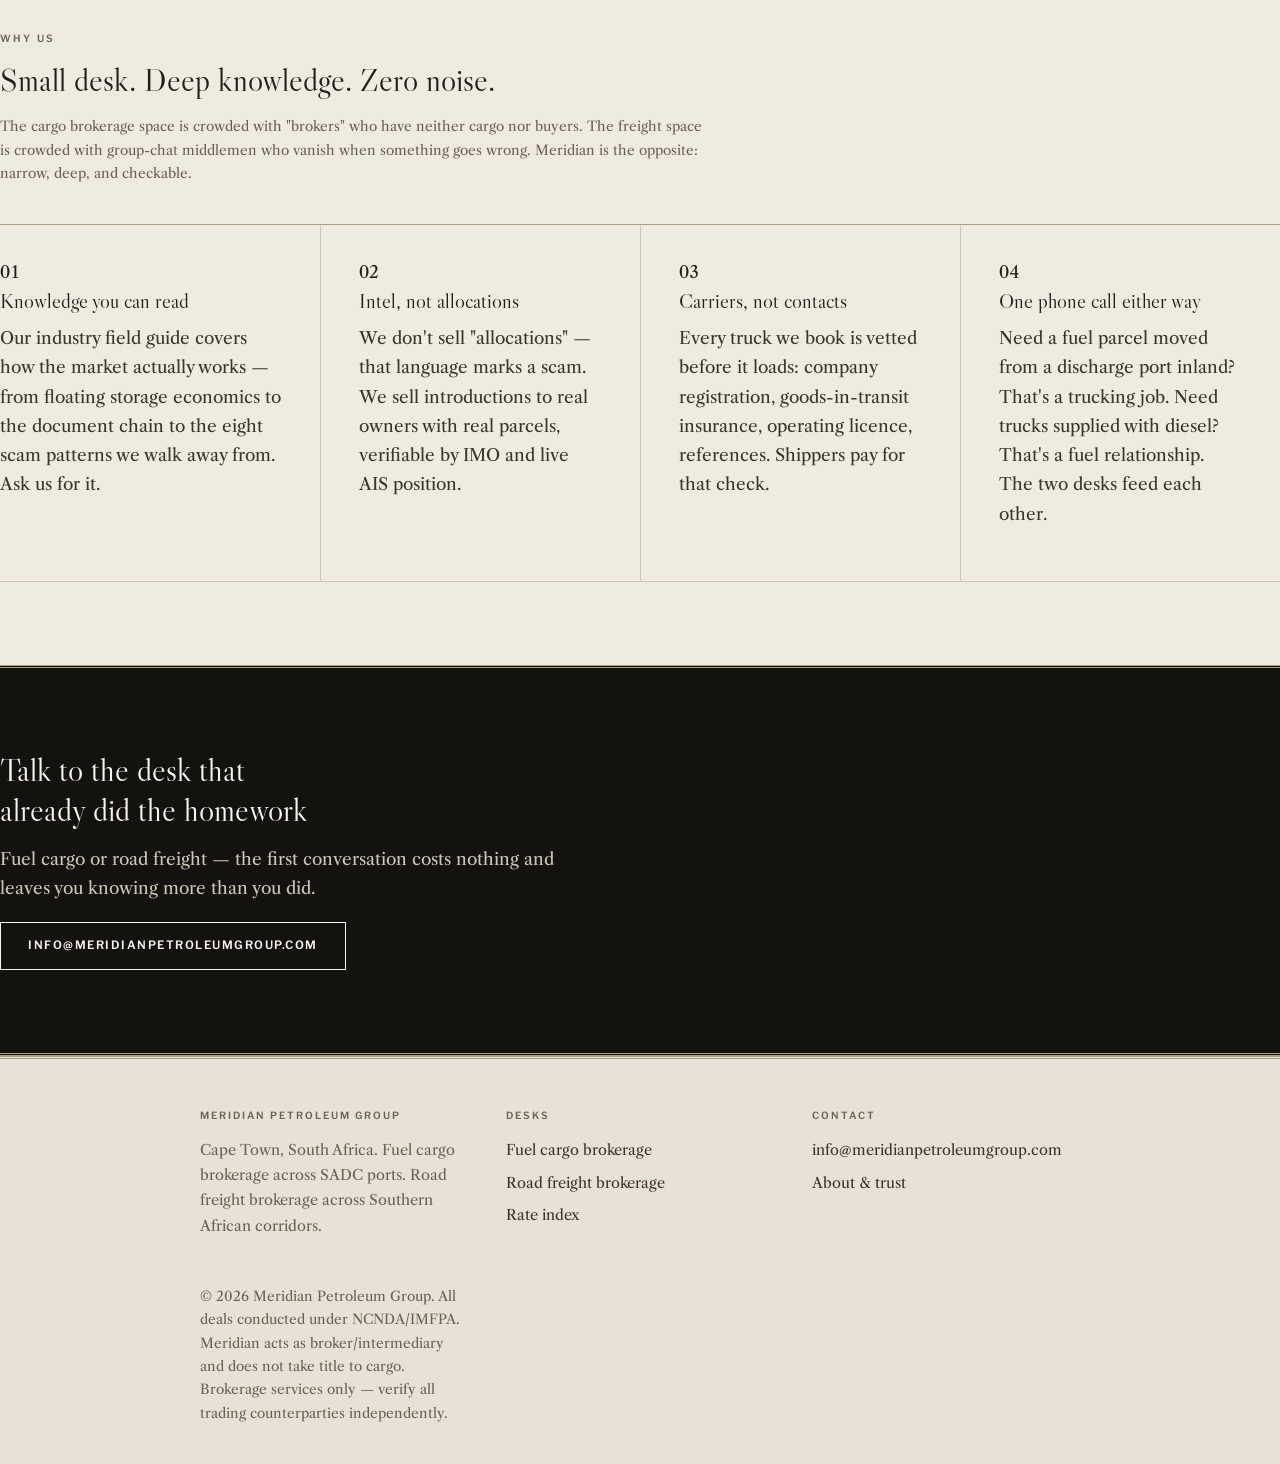
==== commit 6edcffb7: "Set the house in Caslon THE FONT WAS NEVER LOADING  style.css asked for Inter and no page linked it," ====
--- a/index.html
+++ b/index.html
@@ -10,6 +10,9 @@
 <meta property="og:description" content="Fuel cargo brokerage across SADC ports. Road freight brokerage across Southern African corridors. One desk, both trades.">
 <meta property="og:type" content="website">
 <meta property="og:url" content="https://meridianpetroleumgroup.com/">
+<link rel="preconnect" href="https://fonts.googleapis.com">
+<link rel="preconnect" href="https://fonts.gstatic.com" crossorigin>
+<link rel="stylesheet" href="https://fonts.googleapis.com/css2?family=Libre+Caslon+Display&family=Libre+Caslon+Text:ital,wght@0,400;0,700;1,400&family=Libre+Franklin:wght@500;600&display=swap">
 <link rel="stylesheet" href="/css/style.css">
 <script type="application/ld+json">
 {"@context":"https://schema.org","@type":"Organization","name":"Meridian Petroleum Group","url":"https://meridianpetroleumgroup.com","email":"info@meridianpetroleumgroup.com","address":{"@type":"PostalAddress","addressLocality":"Cape Town","addressCountry":"South Africa"},"description":"Fuel cargo and road freight brokerage across Southern Africa."}
--- a/css/style.css
+++ b/css/style.css
@@ -1,180 +1,389 @@
-/* Meridian Petroleum Group — one brand, two desks */
-:root {
-  --ink: #0d1526;
-  --ink-2: #16223a;
-  --paper: #f7f6f2;
-  --card: #ffffff;
-  --amber: #d9a441;
-  --amber-2: #b8842c;
-  --slate: #5b6b7f;
-  --line: #e3e0d8;
-  --green: #2e7d5b;
-  --red: #b3402e;
-}
-* { margin: 0; padding: 0; box-sizing: border-box; }
-html { scroll-behavior: smooth; }
-body {
-  font-family: "Inter", "Segoe UI", system-ui, -apple-system, sans-serif;
-  background: var(--paper);
-  color: var(--ink);
-  line-height: 1.6;
-  -webkit-font-smoothing: antialiased;
-}
-a { color: inherit; text-decoration: none; }
-img { max-width: 100%; display: block; }
-
-/* ---------- header ---------- */
-header {
-  position: sticky; top: 0; z-index: 50;
-  background: rgba(247, 246, 242, .92);
-  backdrop-filter: blur(8px);
-  border-bottom: 1px solid var(--line);
-}
-.nav {
-  max-width: 1080px; margin: 0 auto; padding: 14px 24px;
-  display: flex; align-items: center; justify-content: space-between; gap: 16px;
-}
-.brand { display: flex; align-items: center; gap: 10px; font-weight: 700; letter-spacing: .02em; }
-.brand .mark {
-  width: 34px; height: 34px; border-radius: 8px;
-  background: linear-gradient(135deg, var(--ink) 0%, var(--ink-2) 100%);
-  color: var(--amber); display: grid; place-items: center;
-  font-size: 17px; font-weight: 800;
-}
-.brand small { display: block; font-size: 10.5px; font-weight: 500; color: var(--slate); letter-spacing: .12em; text-transform: uppercase; }
-nav.menu { display: flex; gap: 26px; font-size: 14.5px; font-weight: 500; }
-nav.menu a { color: var(--ink-2); padding: 6px 0; border-bottom: 2px solid transparent; }
-nav.menu a:hover, nav.menu a[aria-current="page"] { border-color: var(--amber); }
-.nav-cta {
-  background: var(--ink); color: #fff; padding: 9px 18px; border-radius: 8px;
-  font-size: 14px; font-weight: 600; white-space: nowrap;
-}
-.nav-cta:hover { background: var(--ink-2); }
-
-/* ---------- hero ---------- */
-.hero {
-  background:
-    radial-gradient(1200px 500px at 85% -10%, rgba(217,164,65,.16), transparent 60%),
-    linear-gradient(180deg, var(--ink) 0%, var(--ink-2) 100%);
-  color: #f4f2ea;
-  padding: 84px 24px 96px;
-}
-.hero-inner { max-width: 1080px; margin: 0 auto; }
-.kicker {
-  display: inline-block; font-size: 12px; letter-spacing: .22em; text-transform: uppercase;
-  color: var(--amber); font-weight: 700; margin-bottom: 18px;
-}
-h1 { font-size: clamp(34px, 5vw, 54px); line-height: 1.12; font-weight: 800; letter-spacing: -.015em; max-width: 820px; }
-.hero p.lead { margin-top: 20px; font-size: clamp(16px, 2vw, 19px); color: #cfd4de; max-width: 680px; }
-.hero-ctas { margin-top: 34px; display: flex; gap: 14px; flex-wrap: wrap; }
-.btn {
-  display: inline-block; padding: 13px 26px; border-radius: 9px;
-  font-weight: 600; font-size: 15px; border: 1px solid transparent; cursor: pointer;
-}
-.btn-gold { background: var(--amber); color: var(--ink); }
-.btn-gold:hover { background: var(--amber-2); color: #fff; }
-.btn-ghost { border-color: rgba(255,255,255,.35); color: #fff; }
-.btn-ghost:hover { border-color: var(--amber); color: var(--amber); }
-.hero-meta { margin-top: 44px; display: flex; gap: 34px; flex-wrap: wrap; font-size: 13.5px; color: #9aa4b5; }
-.hero-meta b { display: block; color: #f4f2ea; font-size: 20px; }
-
-/* ---------- sections ---------- */
-.section { max-width: 1080px; margin: 0 auto; padding: 72px 24px; }
-.section.tight { padding: 48px 24px; }
-.eyebrow { font-size: 12px; letter-spacing: .2em; text-transform: uppercase; color: var(--amber-2); font-weight: 700; margin-bottom: 12px; }
-h2 { font-size: clamp(26px, 3.4vw, 36px); font-weight: 800; letter-spacing: -.01em; line-height: 1.15; margin-bottom: 14px; }
-.sub { color: var(--slate); max-width: 640px; font-size: 16.5px; }
-
-.desks { display: grid; grid-template-columns: repeat(auto-fit, minmax(300px, 1fr)); gap: 22px; margin-top: 40px; }
-.desk {
-  background: var(--card); border: 1px solid var(--line); border-radius: 14px;
-  padding: 30px 28px; position: relative; overflow: hidden;
-}
-.desk::before { content: ""; position: absolute; inset: 0 auto 0 0; width: 4px; background: var(--amber); }
-.desk .tag { font-size: 11px; letter-spacing: .18em; text-transform: uppercase; color: var(--slate); font-weight: 700; }
-.desk h3 { font-size: 21px; margin: 10px 0 10px; font-weight: 750; }
-.desk p { color: var(--slate); font-size: 14.5px; margin-bottom: 18px; }
-.desk ul { list-style: none; margin-bottom: 22px; }
-.desk li { padding: 7px 0 7px 24px; position: relative; font-size: 14px; color: var(--ink-2); border-bottom: 1px dashed var(--line); }
-.desk li:last-child { border-bottom: none; }
-.desk li::before { content: "—"; position: absolute; left: 0; color: var(--amber); font-weight: 700; }
-.desk .go { font-weight: 700; color: var(--ink); font-size: 14px; }
-.desk .go:hover { color: var(--amber-2); }
-
-.grid2 { display: grid; grid-template-columns: repeat(auto-fit, minmax(280px, 1fr)); gap: 22px; margin-top: 36px; }
-.card { background: var(--card); border: 1px solid var(--line); border-radius: 14px; padding: 26px; }
-.card h3 { font-size: 18px; font-weight: 750; margin-bottom: 8px; }
-.card p { color: var(--slate); font-size: 14.5px; }
-.card .num { font-size: 12px; color: var(--amber-2); font-weight: 800; letter-spacing: .1em; }
-
-.strip { background: var(--ink); color: #e9e7df; padding: 64px 24px; }
-.strip .section { padding: 0; }
-.strip h2 { color: #fff; }
-.strip .sub { color: #aab3c2; }
-
-.steps { counter-reset: step; margin-top: 36px; display: grid; gap: 0; }
-.step {
-  display: grid; grid-template-columns: 56px 1fr; gap: 18px;
-  padding: 22px 0; border-top: 1px solid rgba(255,255,255,.12);
-}
-.step::before {
-  counter-increment: step; content: counter(step, decimal-leading-zero);
-  font-size: 26px; font-weight: 800; color: var(--amber);
-}
-.step h3 { font-size: 17px; color: #fff; margin-bottom: 6px; font-weight: 700; }
-.step p { color: #aab3c2; font-size: 14px; max-width: 640px; }
-
-/* ---------- tables ---------- */
-.table-wrap { overflow-x: auto; margin-top: 30px; border: 1px solid var(--line); border-radius: 12px; background: var(--card); }
-table { width: 100%; border-collapse: collapse; font-size: 14px; min-width: 560px; }
-th { text-align: left; padding: 13px 16px; background: var(--ink); color: #fff; font-size: 12px; letter-spacing: .08em; text-transform: uppercase; }
-td { padding: 13px 16px; border-top: 1px solid var(--line); color: var(--ink-2); vertical-align: top; }
-tr:nth-child(even) td { background: #fbfaf7; }
-td b { color: var(--ink); }
-
-/* ---------- CTA band ---------- */
-.band {
-  background: linear-gradient(135deg, var(--amber) 0%, var(--amber-2) 100%);
-  color: var(--ink); padding: 60px 24px; text-align: center;
-}
-.band h2 { color: var(--ink); }
-.band p { max-width: 560px; margin: 10px auto 26px; font-weight: 500; }
-.band .btn { background: var(--ink); color: #fff; }
-.band .btn:hover { background: #000; }
-
-/* ---------- footer ---------- */
-footer { background: var(--ink); color: #9aa4b5; padding: 48px 24px 40px; font-size: 13.5px; }
-.foot { max-width: 1080px; margin: 0 auto; display: grid; grid-template-columns: 2fr 1fr 1fr; gap: 30px; }
-.foot h4 { color: #fff; font-size: 13px; letter-spacing: .14em; text-transform: uppercase; margin-bottom: 14px; }
-.foot ul { list-style: none; }
-.foot li { padding: 4px 0; }
-.foot a:hover { color: var(--amber); }
-.foot .fine { grid-column: 1 / -1; border-top: 1px solid rgba(255,255,255,.12); margin-top: 26px; padding-top: 20px; font-size: 12.5px; color: #6d7688; }
-
-/* ---------- page hero (inner pages) ---------- */
-.page-hero {
-  background: linear-gradient(180deg, var(--ink) 0%, var(--ink-2) 100%);
-  color: #f4f2ea; padding: 64px 24px 56px;
-}
-.page-hero .inner { max-width: 1080px; margin: 0 auto; }
-.breadcrumb { font-size: 12.5px; color: #8b95a8; margin-bottom: 16px; letter-spacing: .04em; }
-.breadcrumb a:hover { color: var(--amber); }
-h1.p { font-size: clamp(28px, 4vw, 42px); font-weight: 800; letter-spacing: -.012em; line-height: 1.14; }
-.page-hero p.lead { margin-top: 14px; color: #cfd4de; max-width: 660px; font-size: 17px; }
-
-.callout {
-  background: #fdf8ee; border: 1px solid #ecd9ae; border-left: 4px solid var(--amber);
-  border-radius: 10px; padding: 18px 20px; margin: 26px 0; font-size: 14.5px; color: #5d4a1e;
-}
-.callout b { color: var(--ink); }
-
-.note { font-size: 13px; color: var(--slate); margin-top: 26px; padding-top: 18px; border-top: 1px solid var(--line); }
-
-/* ---------- rates placeholder ---------- */
-.rates-hero { text-align: center; }
-.coming { display: inline-block; margin-top: 22px; padding: 10px 22px; border-radius: 999px; background: #efece4; color: var(--ink-2); font-weight: 600; font-size: 13.5px; letter-spacing: .06em; }
-
-@media (max-width: 760px) {
-  nav.menu { display: none; }
-  .foot { grid-template-columns: 1fr; }
-}+/* ==========================================================================
+   Meridian Petroleum Group — house style
+   --------------------------------------------------------------------------
+   Set in Caslon, the face South African and British shipping bills, charter
+   parties and bills of lading were printed in for the better part of two
+   centuries. Labels are Libre Franklin, drawn from Franklin Gothic (1902),
+   the jobbing face of commercial stationery.
+
+   Rules, not cards. Square corners. Oldstyle figures in running text, lining
+   figures only where numbers must align. Ink on buff with one oxblood, which
+   is roughly what letterpress inks actually were.
+
+   Nothing here is decorative. A brokerage is trusted for being plain.
+   ========================================================================== */
+
+:root{
+  --ink:         #221F1A;   /* body text — warm black, never blue-black       */
+  --ink-soft:    #3A362E;
+  --ink-deep:    #14120F;   /* dark bands                                     */
+  --paper:       #EFEBE1;   /* laid stock, aged                               */
+  --paper-warm:  #E7E2D5;
+  --sheet:       #F7F5EF;
+  --rule:        #CFC7B4;
+  --rule-firm:   #A99E86;
+  --oxblood:     #6E2B23;   /* the only accent, used sparingly                */
+  --oxblood-pale:#9C574C;
+  --quiet:       #6B6355;
+
+  --serif:   "Libre Caslon Text", "Libre Baskerville", Georgia, "Times New Roman", serif;
+  --display: "Libre Caslon Display", "Libre Caslon Text", Georgia, serif;
+  --grotesk: "Libre Franklin", "Helvetica Neue", Arial, sans-serif;
+
+  --measure: 36rem;
+  --wide: 62rem;
+}
+
+*{ margin:0; padding:0; box-sizing:border-box }
+
+html{ -webkit-text-size-adjust:100%; scroll-behavior:smooth }
+@media (prefers-reduced-motion:reduce){
+  html{ scroll-behavior:auto }
+  *{ animation:none !important; transition:none !important }
+}
+
+body{
+  background:var(--paper);
+  color:var(--ink);
+  font-family:var(--serif);
+  font-size:1.0625rem;
+  line-height:1.72;
+  font-variant-numeric:oldstyle-num;
+  -webkit-font-smoothing:antialiased;
+}
+
+img{ max-width:100%; height:auto; display:block }
+
+a{ color:inherit; text-decoration:none }
+a:focus-visible{ outline:1.5px solid var(--oxblood); outline-offset:3px }
+
+/* --------------------------------------------------------------------------
+   Masthead. A wordmark, not a badge — an established house signs its name.
+   Not sticky: a letterhead does not follow you down the page.
+   -------------------------------------------------------------------------- */
+header{
+  background:var(--paper);
+  border-bottom:1px solid var(--rule-firm);
+}
+.nav{
+  /* Wider than the text measure: a masthead spans the sheet, the columns of
+     type below it do not. */
+  max-width:72rem;
+  margin-inline:auto;
+  padding:1.5rem clamp(20px,5vw,56px) 1.15rem;
+  display:grid;
+  grid-template-columns:auto minmax(0,1fr);
+  align-items:baseline;
+  column-gap:2.4rem; row-gap:1rem;
+}
+/* Two positions: the name, then the sections. The correspondence address
+   belongs in the colophon, where it already appears — a letterhead does not
+   put its address in the top corner, and repeating it four times on one page
+   is a landing-page habit, not a house style. */
+.nav .menu{ justify-self:end; min-width:0 }
+.nav .nav-cta{ display:none }
+/* Below this the sections take their own line under the name. Six sections
+   set in letterspaced caps need more room than a two-column masthead has, and
+   a name over a rule of sections is the older arrangement anyway. */
+@media (max-width:1280px){
+  .nav{ grid-template-columns:1fr; row-gap:1.15rem }
+  .nav .menu{ justify-self:start }
+}
+.brand{
+  font-family:var(--display);
+  font-size:1.5rem; font-weight:400; letter-spacing:.01em;
+  line-height:1.1; color:var(--ink);
+  display:flex; align-items:baseline; gap:0;
+}
+.brand small{
+  display:block;
+  font-family:var(--grotesk);
+  font-size:.5625rem; font-weight:500;
+  letter-spacing:.22em; text-transform:uppercase;
+  color:var(--quiet);
+  margin-top:.28rem;
+}
+/* The rounded tile with an M in it was an app icon. An old house has a name. */
+.brand .mark{ display:none }
+
+.menu{
+  display:flex; gap:1.25rem; flex-wrap:wrap; align-items:baseline;
+  font-family:var(--grotesk);
+  font-size:.7rem; font-weight:500;
+  letter-spacing:.1em; text-transform:uppercase;
+}
+.menu a{
+  color:var(--ink-soft);
+  padding-bottom:.28rem;
+  border-bottom:1px solid transparent;
+}
+.menu a:hover{ color:var(--ink); border-bottom-color:var(--rule-firm) }
+.menu a[aria-current="page"]{ color:var(--ink); border-bottom-color:var(--oxblood) }
+
+/* The address is set as an address, not as a button in a pill. */
+.nav-cta{
+  font-family:var(--grotesk);
+  font-size:.72rem; letter-spacing:.02em;
+  color:var(--ink);
+  border-bottom:1px solid var(--rule-firm);
+  padding-bottom:.2rem;
+}
+.nav-cta:hover{ border-bottom-color:var(--oxblood); color:var(--oxblood) }
+
+/* --------------------------------------------------------------------------
+   Openers
+   -------------------------------------------------------------------------- */
+.hero, .page-hero, .rates-hero{
+  background:var(--ink-deep);
+  color:var(--sheet);
+  border-bottom:3px double var(--rule-firm);
+}
+.hero-inner, .page-hero .inner, .rates-hero .inner{
+  max-width:var(--wide);
+  margin-inline:auto;
+  padding:clamp(3.5rem,9vw,6rem) clamp(20px,5vw,56px) clamp(3rem,8vw,5rem);
+}
+.hero h1, .page-hero h1, .rates-hero h1{ color:var(--sheet) }
+.hero p, .page-hero p, .rates-hero p{ color:#CFC7B6 }
+
+h1{
+  font-family:var(--display);
+  font-weight:400;
+  font-size:clamp(2.05rem,5.2vw,3.3rem);
+  line-height:1.13;
+  letter-spacing:-.006em;
+  margin-bottom:1.1rem;
+  max-width:22ch;
+  text-wrap:balance;
+}
+h2{
+  font-family:var(--display);
+  font-weight:400;
+  font-size:clamp(1.48rem,3vw,2rem);
+  line-height:1.24;
+  margin-bottom:.9rem;
+  max-width:28ch;
+  text-wrap:balance;
+}
+h3{ font-family:var(--display); font-weight:400; font-size:1.2rem; line-height:1.3; margin-bottom:.5rem }
+p{ margin-bottom:1.15rem; max-width:var(--measure) }
+.lead, .hero p, .page-hero p{ font-size:1.13rem; line-height:1.66; max-width:38rem }
+
+/* Small caps, letterspaced — how a heading was set when the alternative was
+   another block of type. */
+.eyebrow, .kicker, .tag{
+  display:block;
+  font-family:var(--grotesk);
+  font-size:.625rem; font-weight:600;
+  letter-spacing:.24em; text-transform:uppercase;
+  color:var(--quiet);
+  margin-bottom:.9rem;
+}
+.hero .kicker, .page-hero .eyebrow, .band .eyebrow, .band .kicker{ color:var(--oxblood-pale) }
+
+/* --------------------------------------------------------------------------
+   Buttons — rules and type, not pills
+   -------------------------------------------------------------------------- */
+.hero-ctas{ display:flex; flex-wrap:wrap; gap:.9rem 1.4rem; margin:2rem 0 2.6rem }
+.btn{
+  display:inline-block;
+  font-family:var(--grotesk);
+  font-size:.72rem; font-weight:600;
+  letter-spacing:.13em; text-transform:uppercase;
+  padding:.82rem 1.7rem;
+  border:1px solid currentColor;
+  border-radius:0;
+  transition:background-color .15s ease, color .15s ease, border-color .15s ease;
+}
+.btn-gold{ background:var(--oxblood); color:var(--sheet); border-color:var(--oxblood) }
+.btn-gold:hover{ background:transparent; color:var(--sheet); border-color:var(--sheet) }
+.btn-ghost{ background:transparent; color:var(--sheet); border-color:#6E675A }
+.btn-ghost:hover{ border-color:var(--sheet) }
+.section .btn-gold:hover{ background:var(--ink); border-color:var(--ink); color:var(--sheet) }
+.section .btn-ghost{ color:var(--ink); border-color:var(--rule-firm) }
+.section .btn-ghost:hover{ border-color:var(--ink) }
+
+/* --------------------------------------------------------------------------
+   Figures under the opener — a printed table line, not dashboard tiles
+   -------------------------------------------------------------------------- */
+.hero-meta{
+  display:flex; flex-wrap:wrap; gap:1.5rem 3.2rem;
+  padding-top:1.9rem;
+  border-top:1px solid #3A352C;
+  font-family:var(--grotesk);
+  font-size:.68rem; letter-spacing:.1em; text-transform:uppercase;
+  color:#9A9283;
+}
+.hero-meta > *{ display:flex; flex-direction:column-reverse; gap:.3rem }
+.hero-meta b{
+  font-family:var(--serif);
+  font-size:1.45rem; font-weight:400; letter-spacing:0;
+  text-transform:none; color:var(--sheet);
+  font-variant-numeric:lining-nums tabular-nums;
+}
+
+/* --------------------------------------------------------------------------
+   Sections and bands
+   -------------------------------------------------------------------------- */
+.inner{ max-width:var(--wide); margin-inline:auto; padding-inline:clamp(20px,5vw,56px) }
+.section{ padding-block:clamp(3.2rem,7vw,5.2rem) }
+.section + .section{ border-top:1px solid var(--rule) }
+.band{
+  background:var(--ink-deep); color:var(--sheet);
+  padding-block:clamp(3.2rem,7vw,5.2rem);
+  border-block:3px double var(--rule-firm);
+}
+.band h1, .band h2, .band h3{ color:var(--sheet) }
+.band p{ color:#CFC7B6 }
+.strip{ background:var(--paper-warm); padding-block:clamp(2.6rem,6vw,4.2rem) }
+
+/* --------------------------------------------------------------------------
+   The two desks. Were rounded cards with an accent rail; now two columns
+   divided by a rule, which is how a printed page separates matter.
+   -------------------------------------------------------------------------- */
+.desks, .grid2{
+  display:grid;
+  grid-template-columns:repeat(auto-fit,minmax(19rem,1fr));
+  gap:0;
+  margin-top:2.4rem;
+  border-top:1px solid var(--rule-firm);
+}
+.desk, .card{
+  background:transparent;
+  border:0; border-bottom:1px solid var(--rule); border-radius:0;
+  padding:2.1rem 2.4rem 2.1rem 0;
+  box-shadow:none;
+}
+.desks > .desk + .desk, .grid2 > .card + .card{
+  border-left:1px solid var(--rule);
+  padding-left:2.4rem;
+}
+.desk h3, .card h3{ font-size:1.3rem; margin-bottom:.6rem }
+.desk p, .card p{ color:var(--ink-soft); max-width:34rem }
+.band .desk, .band .card{ border-color:#3A352C }
+.band .desk p, .band .card p{ color:#C2BAAB }
+
+.desk ul, .card ul{ list-style:none; margin:1.4rem 0 1.6rem }
+.desk li, .card li{
+  position:relative;
+  padding:.62rem 0 .62rem 1.5rem;
+  border-bottom:1px dotted var(--rule);
+  font-size:.95rem; line-height:1.55;
+}
+.desk li:last-child, .card li:last-child{ border-bottom:0 }
+/* An en-dash in the margin — the printer's list mark. */
+.desk li::before, .card li::before{
+  content:"–"; position:absolute; left:0; top:.62rem;
+  color:var(--oxblood); font-family:var(--serif);
+}
+.band .desk li, .band .card li{ border-bottom-color:#3A352C }
+.band .desk li::before, .band .card li::before{ color:var(--oxblood-pale) }
+
+.go{
+  display:inline-block;
+  font-family:var(--grotesk);
+  font-size:.69rem; font-weight:600;
+  letter-spacing:.16em; text-transform:uppercase;
+  color:var(--oxblood);
+  border-bottom:1px solid var(--rule-firm);
+  padding-bottom:.25rem;
+}
+.go:hover{ color:var(--ink); border-bottom-color:var(--ink) }
+.band .go{ color:var(--oxblood-pale); border-bottom-color:#6E675A }
+.band .go:hover{ color:var(--sheet); border-bottom-color:var(--sheet) }
+
+/* --------------------------------------------------------------------------
+   Process. Roman numerals in the margin, like a clause number.
+   -------------------------------------------------------------------------- */
+.steps{ counter-reset:step; margin-top:2.4rem; display:grid }
+.step{
+  counter-increment:step;
+  display:grid; grid-template-columns:3.2rem 1fr; gap:0 1.5rem;
+  padding:1.5rem 0;
+  border-top:1px solid var(--rule);
+}
+.step:last-child{ border-bottom:1px solid var(--rule) }
+.step::before{
+  content:counter(step, upper-roman) ".";
+  font-family:var(--serif); font-size:1rem;
+  color:var(--oxblood);
+  font-variant-numeric:lining-nums;
+  padding-top:.12rem;
+}
+.step h3{ margin-bottom:.3rem; font-size:1.08rem }
+.step p{ margin:0; color:var(--ink-soft); font-size:.97rem }
+.band .step{ border-color:#3A352C }
+.band .step p{ color:#C2BAAB }
+.band .step::before{ color:var(--oxblood-pale) }
+
+.num{ font-family:var(--serif); font-variant-numeric:lining-nums tabular-nums }
+
+/* --------------------------------------------------------------------------
+   Notes and fine print
+   -------------------------------------------------------------------------- */
+.note, .callout{
+  background:var(--sheet);
+  border:0; border-left:2px solid var(--oxblood); border-radius:0;
+  padding:1.25rem 1.5rem;
+  margin-block:1.8rem;
+  font-size:.98rem;
+  max-width:44rem;
+}
+.callout b{
+  display:block; margin-bottom:.4rem;
+  font-family:var(--grotesk); font-size:.66rem;
+  letter-spacing:.16em; text-transform:uppercase; color:var(--quiet);
+}
+.band .note, .band .callout{ background:#1D1A16; color:#CFC7B6 }
+
+.fine, .sub, .note p:last-child{ margin-bottom:0 }
+.fine, .sub{ font-size:.85rem; color:var(--quiet); max-width:44rem }
+
+.breadcrumb{
+  font-family:var(--grotesk);
+  font-size:.64rem; letter-spacing:.16em; text-transform:uppercase;
+  color:#8C8474; margin-bottom:1.3rem;
+}
+.breadcrumb a:hover{ color:var(--sheet) }
+
+.coming{
+  display:inline-block;
+  font-family:var(--grotesk);
+  font-size:.65rem; letter-spacing:.16em; text-transform:uppercase;
+  color:var(--quiet);
+  border:1px solid var(--rule-firm);
+  padding:.35rem .7rem;
+}
+
+/* --------------------------------------------------------------------------
+   Colophon. An old house prints its particulars and lets them speak.
+   -------------------------------------------------------------------------- */
+footer{
+  background:var(--paper-warm);
+  border-top:3px double var(--rule-firm);
+  padding-block:3rem 2.4rem;
+  font-size:.91rem;
+}
+.foot{
+  max-width:var(--wide); margin-inline:auto;
+  padding-inline:clamp(20px,5vw,56px);
+  display:grid; grid-template-columns:repeat(auto-fit,minmax(14rem,1fr)); gap:2.4rem;
+}
+.foot h4, .foot h3{
+  font-family:var(--grotesk);
+  font-size:.62rem; font-weight:600; letter-spacing:.2em; text-transform:uppercase;
+  color:var(--quiet); margin-bottom:.9rem;
+}
+.foot ul{ list-style:none }
+.foot li{ margin-bottom:.45rem }
+.foot a{ color:var(--ink-soft) }
+.foot a:hover{ color:var(--oxblood); text-decoration:underline }
+.foot p{ color:var(--quiet); max-width:30rem; margin-bottom:.5rem }
+
+@media (max-width:640px){
+  body{ font-size:1rem }
+  .desks > .desk + .desk, .grid2 > .card + .card{ border-left:0; padding-left:0 }
+  .desk, .card{ padding-right:0 }
+  .step{ grid-template-columns:2.4rem 1fr; gap:0 1rem }
+  .nav{ padding-block:1.2rem .9rem }
+}
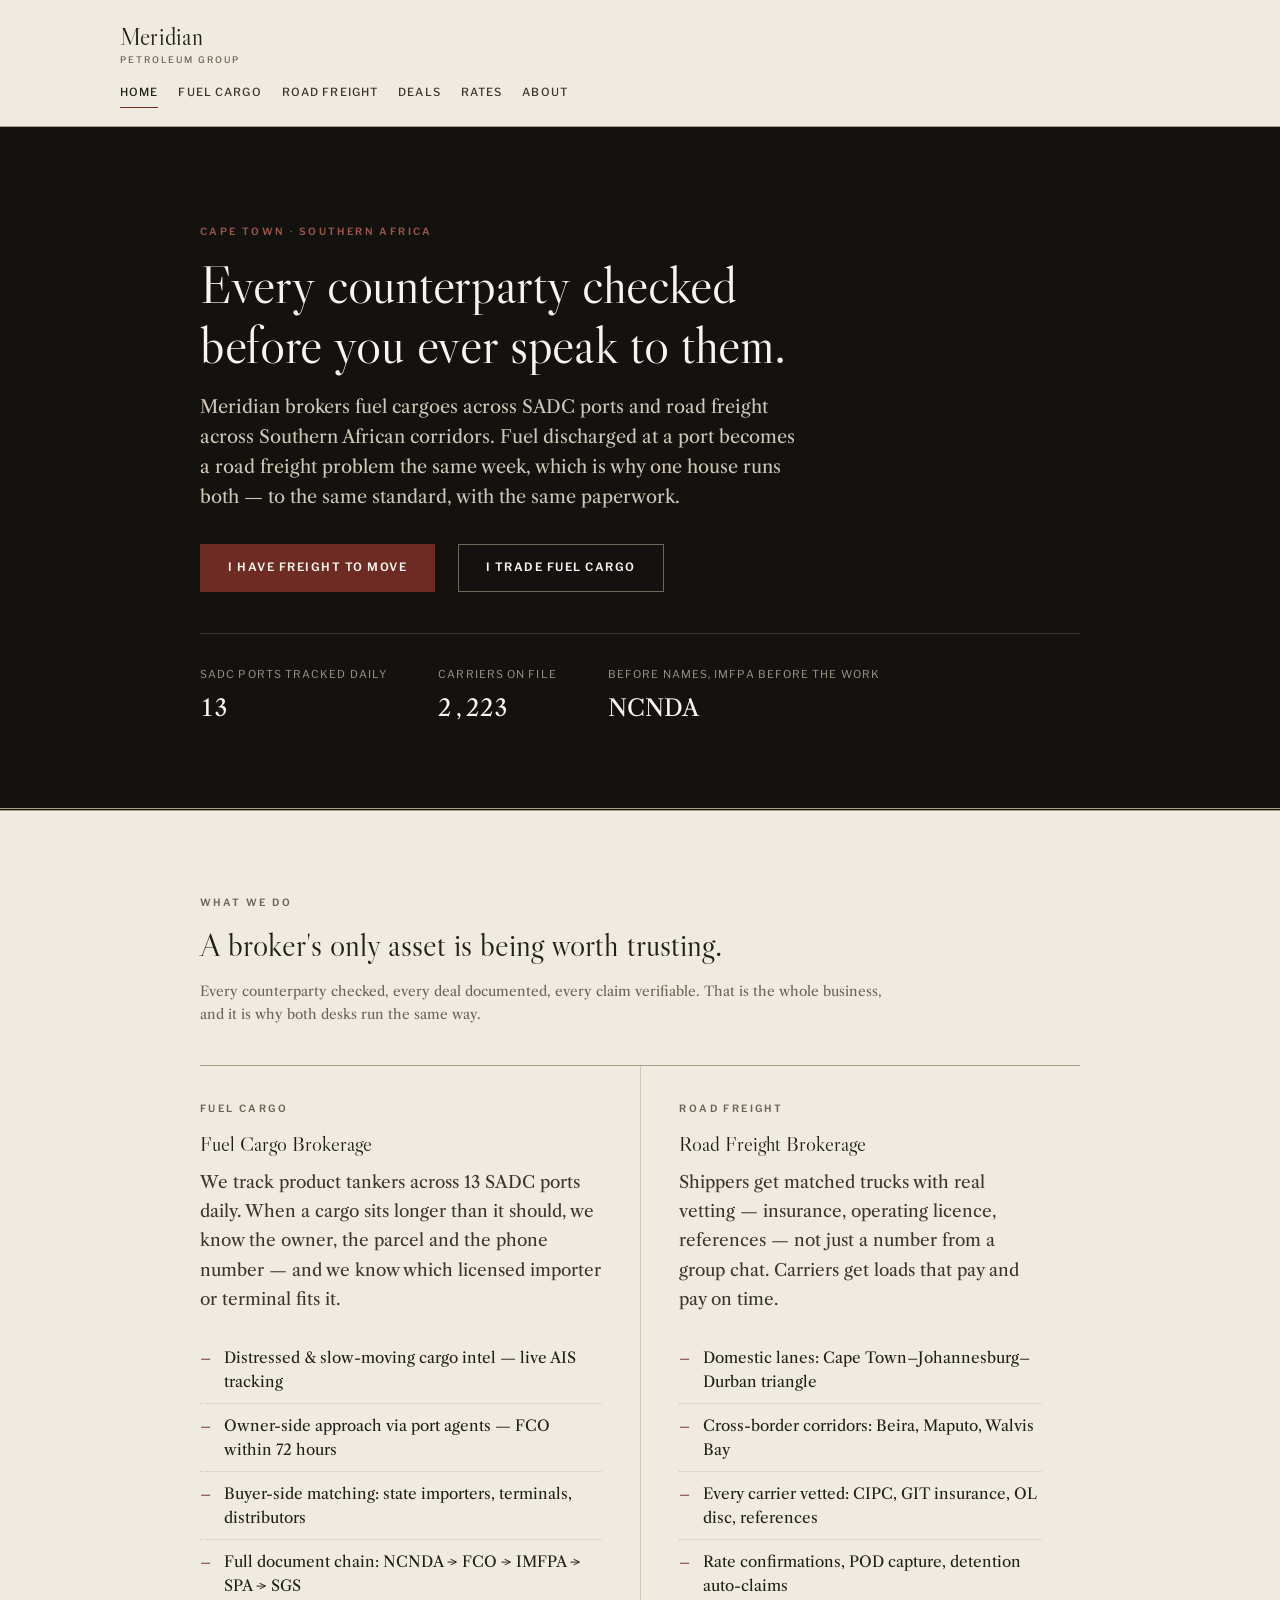
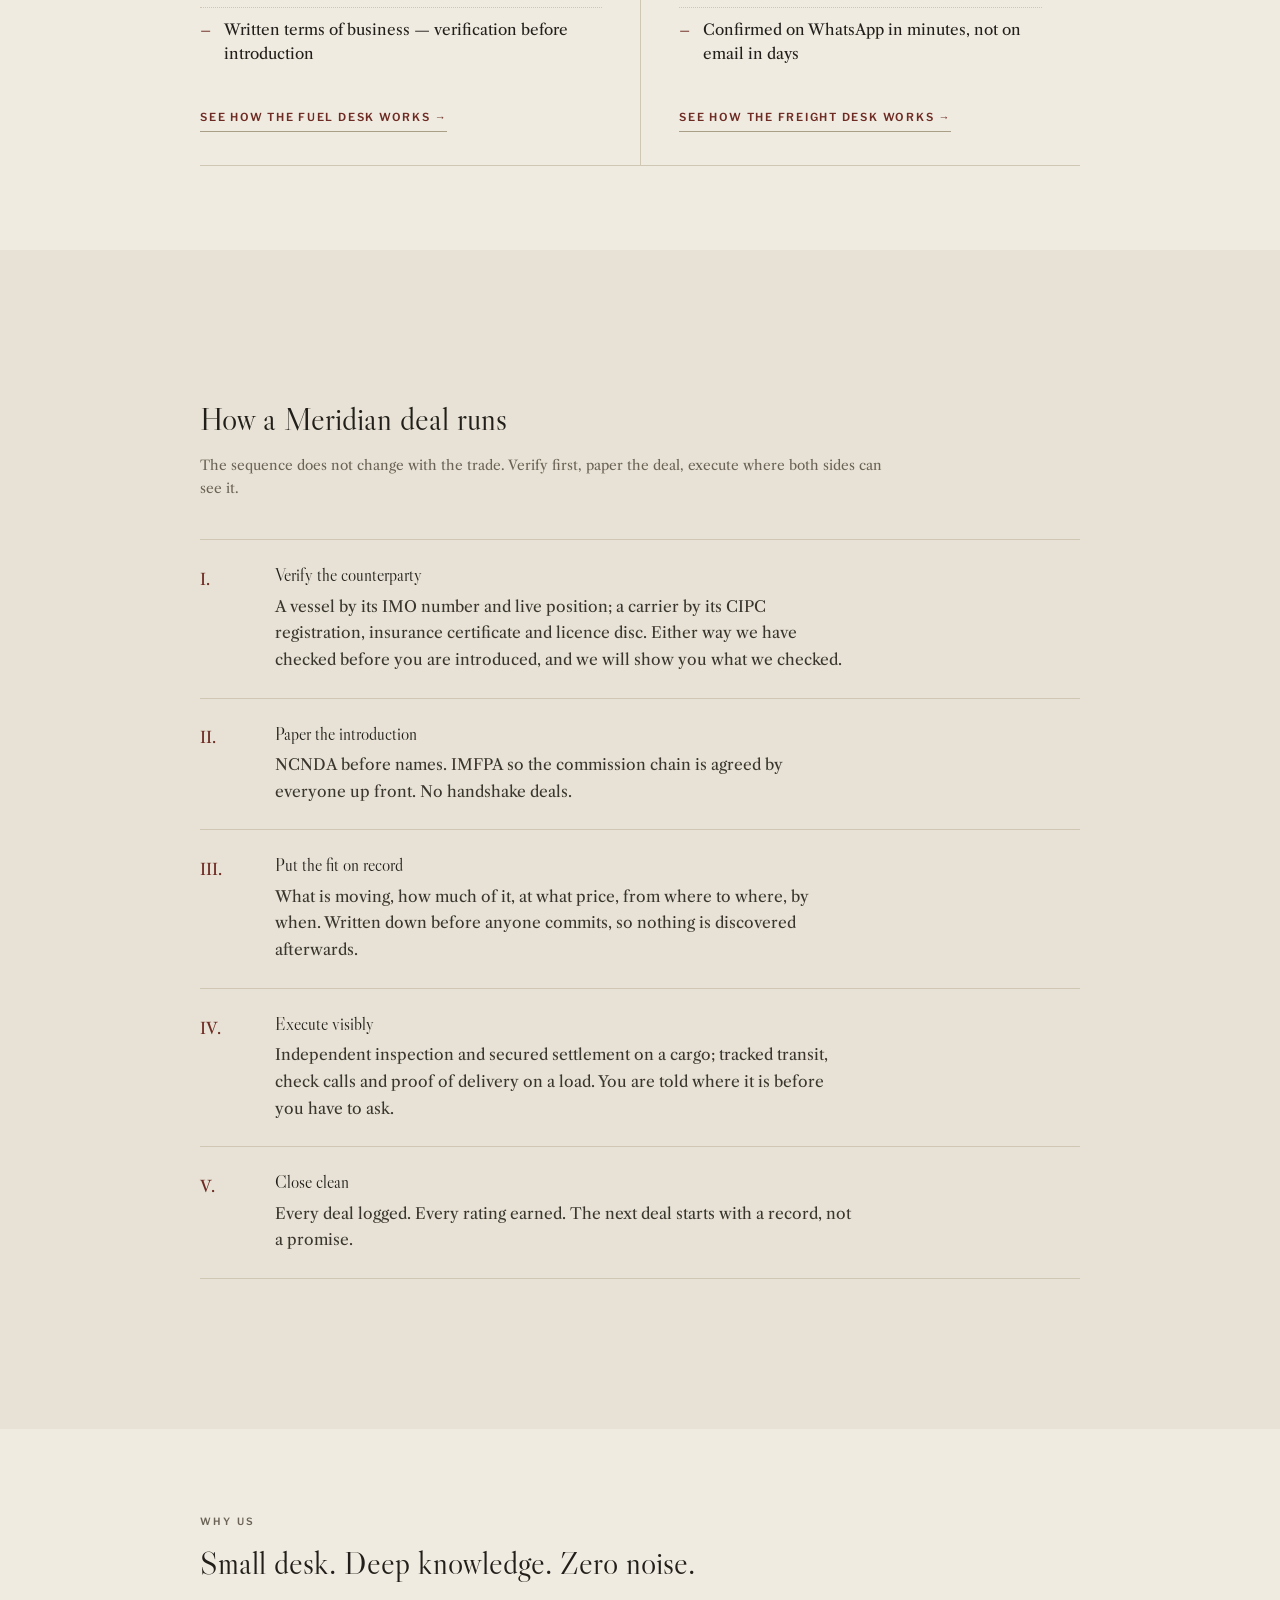
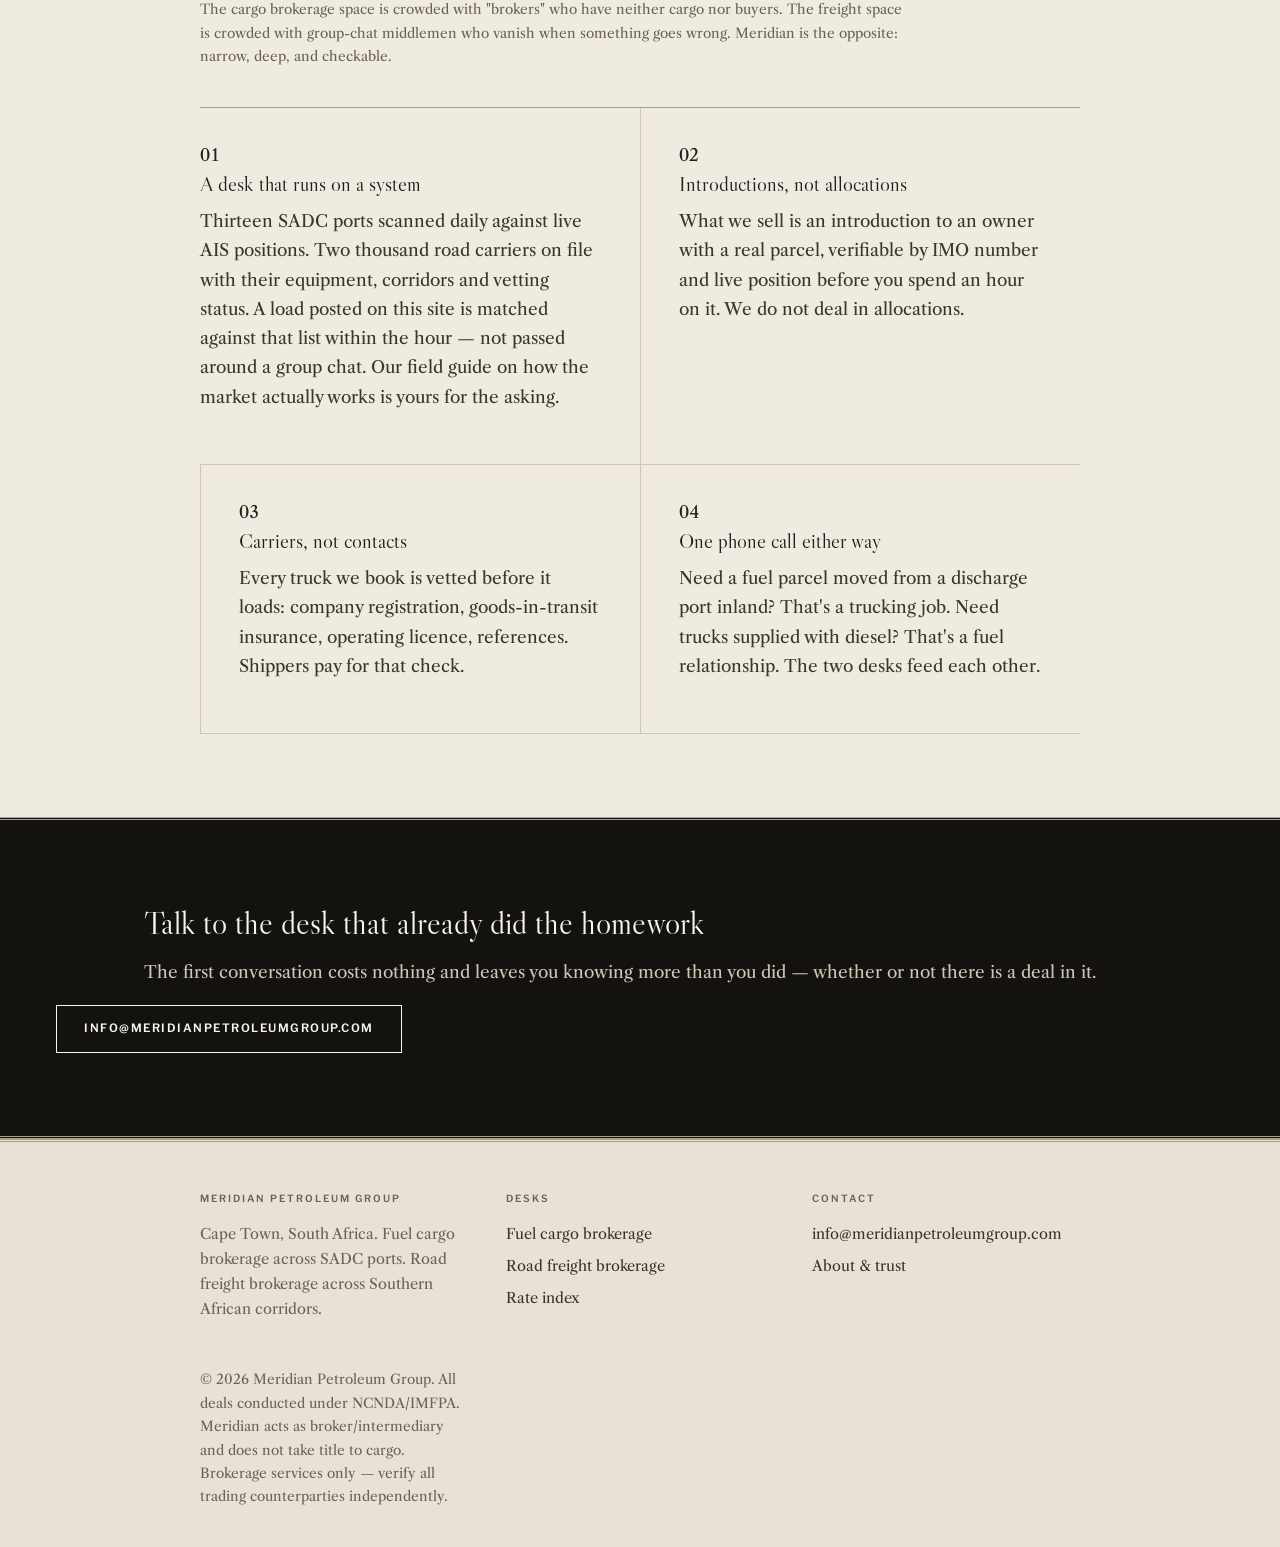
==== commit bdbecda6: "Copy: state the terms, stop naming the frauds, stop selling the org chart Three things, all of which" ====
--- a/index.html
+++ b/index.html
@@ -41,29 +41,38 @@
 <section class="hero">
   <div class="hero-inner">
     <span class="kicker">Cape Town · Southern Africa</span>
-    <h1>The cargo finds the buyer. The load finds the truck. Meridian finds both.</h1>
-    <p class="lead">Meridian Petroleum Group runs two desks from one principle: verified counterparties, papered deals, and market knowledge you can check. Fuel cargoes across SADC ports. Road freight across Southern African corridors.</p>
+    <h1>Every counterparty checked before you ever speak to them.</h1>
+    <!-- The page used to open by announcing that there are two desks, and then
+         say so again in the stats, the section head, the column heads, all five
+         process steps and the closing line. Nobody arrives wanting both. The
+         reason they sit together is real and is stated once, below, in the
+         words the About page already uses. -->
+    <p class="lead">Meridian brokers fuel cargoes across SADC ports and road freight across Southern African corridors. Fuel discharged at a port becomes a road freight problem the same week, which is why one house runs both — to the same standard, with the same paperwork.</p>
     <div class="hero-ctas">
-      <a class="btn btn-gold" href="/fuel/">Fuel cargo brokerage</a>
-      <a class="btn btn-ghost" href="/cargo/">Road freight brokerage</a>
+      <a class="btn btn-gold" href="/cargo/">I have freight to move</a>
+      <a class="btn btn-ghost" href="/fuel/">I trade fuel cargo</a>
     </div>
     <div class="hero-meta">
-      <div><b>2</b>desks, one standard</div>
-      <div><b>13</b>SADC ports tracked</div>
-      <div><b>7+</b>road corridors covered</div>
-      <div><b>100%</b>papered deals — NCNDA/IMFPA standard</div>
+      <!-- "2 desks, one standard" occupied a statistic's slot with a fact about
+           our org chart, and "100% papered deals" was a rate calculated over no
+           deals at all. Both gone. What is left is countable: the ports the
+           vessel scanner actually reads, the carriers actually on file, and the
+           document standard, which is a standard rather than a score. -->
+      <div><b>13</b>SADC ports tracked daily</div>
+      <div><b>2,223</b>carriers on file</div>
+      <div><b>NCNDA</b>before names, IMFPA before the work</div>
     </div>
   </div>
 </section>
 
 <section class="section">
   <p class="eyebrow">What we do</p>
-  <h2>Two trades. One way of working: verify everything.</h2>
-  <p class="sub">A broker's only asset is being worth trusting. We built both desks the same way — every counterparty checked, every deal documented, every claim verifiable.</p>
+  <h2>A broker's only asset is being worth trusting.</h2>
+  <p class="sub">Every counterparty checked, every deal documented, every claim verifiable. That is the whole business, and it is why both desks run the same way.</p>
 
   <div class="desks">
     <div class="desk">
-      <span class="tag">Desk one</span>
+      <span class="tag">Fuel cargo</span>
       <h3>Fuel Cargo Brokerage</h3>
       <p>We track product tankers across 13 SADC ports daily. When a cargo sits longer than it should, we know the owner, the parcel and the phone number — and we know which licensed importer or terminal fits it.</p>
       <ul>
@@ -71,12 +80,12 @@
         <li>Owner-side approach via port agents — FCO within 72 hours</li>
         <li>Buyer-side matching: state importers, terminals, distributors</li>
         <li>Full document chain: NCNDA → FCO → IMFPA → SPA → SGS</li>
-        <li>Anti-scam operating rules — we walk away from fake allocations</li>
+        <li>Written terms of business — verification before introduction</li>
       </ul>
       <a class="go" href="/fuel/">See how the fuel desk works →</a>
     </div>
     <div class="desk">
-      <span class="tag">Desk two</span>
+      <span class="tag">Road freight</span>
       <h3>Road Freight Brokerage</h3>
       <p>Shippers get matched trucks with real vetting — insurance, operating licence, references — not just a number from a group chat. Carriers get loads that pay and pay on time.</p>
       <ul>
@@ -84,7 +93,7 @@
         <li>Cross-border corridors: Beira, Maputo, Walvis Bay</li>
         <li>Every carrier vetted: CIPC, GIT insurance, OL disc, references</li>
         <li>Rate confirmations, POD capture, detention auto-claims</li>
-        <li>WhatsApp-native — a load confirmed in minutes, not days</li>
+        <li>Confirmed on WhatsApp in minutes, not on email in days</li>
       </ul>
       <a class="go" href="/cargo/">See how the freight desk works →</a>
     </div>
@@ -94,12 +103,12 @@
 <div class="strip">
   <div class="section">
     <h2>How a Meridian deal runs</h2>
-    <p class="sub">Fuel cargo or road freight — the sequence is the same. Verify first, paper the deal, execute visibly.</p>
+    <p class="sub">The sequence does not change with the trade. Verify first, paper the deal, execute where both sides can see it.</p>
     <div class="steps">
-      <div class="step"><h3>Verify the counterparty</h3><p>Fuel: IMO + AIS position + owner in the shipping registers. Freight: CIPC registration, insurance certificates, operating licence, references.</p></div>
+      <div class="step"><h3>Verify the counterparty</h3><p>A vessel by its IMO number and live position; a carrier by its CIPC registration, insurance certificate and licence disc. Either way we have checked before you are introduced, and we will show you what we checked.</p></div>
       <div class="step"><h3>Paper the introduction</h3><p>NCNDA before names. IMFPA so the commission chain is agreed by everyone up front. No handshake deals.</p></div>
-      <div class="step"><h3>Put the fit on record</h3><p>Fuel: product, quantity, spec, price basis, discharge port. Freight: lane, equipment, rate, pickup and delivery windows.</p></div>
-      <div class="step"><h3>Execute visibly</h3><p>Fuel: SGS at discharge, escrow/LC settlement. Freight: tracked transit, check calls, POD on file, detention auto-claimed.</p></div>
+      <div class="step"><h3>Put the fit on record</h3><p>What is moving, how much of it, at what price, from where to where, by when. Written down before anyone commits, so nothing is discovered afterwards.</p></div>
+      <div class="step"><h3>Execute visibly</h3><p>Independent inspection and secured settlement on a cargo; tracked transit, check calls and proof of delivery on a load. You are told where it is before you have to ask.</p></div>
       <div class="step"><h3>Close clean</h3><p>Every deal logged. Every rating earned. The next deal starts with a record, not a promise.</p></div>
     </div>
   </div>
@@ -110,8 +119,8 @@
   <h2>Small desk. Deep knowledge. Zero noise.</h2>
   <p class="sub">The cargo brokerage space is crowded with "brokers" who have neither cargo nor buyers. The freight space is crowded with group-chat middlemen who vanish when something goes wrong. Meridian is the opposite: narrow, deep, and checkable.</p>
   <div class="grid2">
-    <div class="card"><span class="num">01</span><h3>Knowledge you can read</h3><p>Our industry field guide covers how the market actually works — from floating storage economics to the document chain to the eight scam patterns we walk away from. Ask us for it.</p></div>
-    <div class="card"><span class="num">02</span><h3>Intel, not allocations</h3><p>We don't sell "allocations" — that language marks a scam. We sell introductions to real owners with real parcels, verifiable by IMO and live AIS position.</p></div>
+    <div class="card"><span class="num">01</span><h3>A desk that runs on a system</h3><p>Thirteen SADC ports scanned daily against live AIS positions. Two thousand road carriers on file with their equipment, corridors and vetting status. A load posted on this site is matched against that list within the hour — not passed around a group chat. Our field guide on how the market actually works is yours for the asking.</p></div>
+    <div class="card"><span class="num">02</span><h3>Introductions, not allocations</h3><p>What we sell is an introduction to an owner with a real parcel, verifiable by IMO number and live position before you spend an hour on it. We do not deal in allocations.</p></div>
     <div class="card"><span class="num">03</span><h3>Carriers, not contacts</h3><p>Every truck we book is vetted before it loads: company registration, goods-in-transit insurance, operating licence, references. Shippers pay for that check.</p></div>
     <div class="card"><span class="num">04</span><h3>One phone call either way</h3><p>Need a fuel parcel moved from a discharge port inland? That's a trucking job. Need trucks supplied with diesel? That's a fuel relationship. The two desks feed each other.</p></div>
   </div>
@@ -119,7 +128,7 @@
 
 <div class="band">
   <h2>Talk to the desk that already did the homework</h2>
-  <p>Fuel cargo or road freight — the first conversation costs nothing and leaves you knowing more than you did.</p>
+  <p>The first conversation costs nothing and leaves you knowing more than you did — whether or not there is a deal in it.</p>
   <a class="btn" href="mailto:info@meridianpetroleumgroup.com">info@meridianpetroleumgroup.com</a>
 </div>
 
--- a/css/style.css
+++ b/css/style.css
@@ -225,9 +225,21 @@
 /* --------------------------------------------------------------------------
    Sections and bands
    -------------------------------------------------------------------------- */
-.inner{ max-width:var(--wide); margin-inline:auto; padding-inline:clamp(20px,5vw,56px) }
-.section{ padding-block:clamp(3.2rem,7vw,5.2rem) }
+/* Most sections on these pages hold their content directly; only a few wrap it
+   in .inner. So the measure and the side gutter live on the section itself, and
+   a nested .inner just centres within it rather than padding again. Putting the
+   gutter only on .inner left every other section running to the window edge. */
+.section{
+  max-width:var(--wide);
+  margin-inline:auto;
+  padding:clamp(3.2rem,7vw,5.2rem) clamp(20px,5vw,56px);
+}
+.section.tight{ padding-block:clamp(2.4rem,5vw,3.4rem) }
 .section + .section{ border-top:1px solid var(--rule) }
+
+/* Full-bleed bands: the colour runs edge to edge, the type does not. */
+.band, .strip{ padding-inline:clamp(20px,5vw,56px) }
+.band > *, .strip > *{ max-width:var(--wide); margin-inline:auto }
 .band{
   background:var(--ink-deep); color:var(--sheet);
   padding-block:clamp(3.2rem,7vw,5.2rem);
@@ -236,6 +248,11 @@
 .band h1, .band h2, .band h3{ color:var(--sheet) }
 .band p{ color:#CFC7B6 }
 .strip{ background:var(--paper-warm); padding-block:clamp(2.6rem,6vw,4.2rem) }
+
+/* .inner inside an already-padded section must not pad a second time. */
+.inner{ max-width:var(--wide); margin-inline:auto }
+.section > .inner, .band > .inner, .strip > .inner{ padding-inline:0 }
+.page-hero > .inner, .rates-hero > .inner{ padding-inline:clamp(20px,5vw,56px) }
 
 /* --------------------------------------------------------------------------
    The two desks. Were rounded cards with an accent rail; now two columns
@@ -309,7 +326,14 @@
   color:var(--oxblood);
   font-variant-numeric:lining-nums;
   padding-top:.12rem;
-}
+  /* Pin the numeral to the narrow column. Without this, auto-placement puts
+     the numeral in column one, the heading in column two, and then wraps the
+     paragraph back into column one -- which is 3.2rem wide, so the body text
+     sets one word per line. */
+  grid-column:1;
+  grid-row:1;
+}
+.step h3, .step p{ grid-column:2; }
 .step h3{ margin-bottom:.3rem; font-size:1.08rem }
 .step p{ margin:0; color:var(--ink-soft); font-size:.97rem }
 .band .step{ border-color:#3A352C }
@@ -317,6 +341,44 @@
 .band .step::before{ color:var(--oxblood-pale) }
 
 .num{ font-family:var(--serif); font-variant-numeric:lining-nums tabular-nums }
+
+/* --------------------------------------------------------------------------
+   Tables. A rate table is a printed table: rules between rows, no fill, no
+   rounded box. The wrapper scrolls on its own so a wide table never widens the
+   page -- dropping that in the rewrite is what pushed every section off to the
+   right, because the table forced the document wider than the window.
+   -------------------------------------------------------------------------- */
+.table-wrap{
+  overflow-x:auto;
+  margin-top:1.9rem;
+  border-top:1px solid var(--rule-firm);
+  border-bottom:1px solid var(--rule-firm);
+}
+table{
+  width:100%;
+  border-collapse:collapse;
+  font-size:.94rem;
+  min-width:34rem;              /* below this the columns stop being readable */
+}
+th{
+  text-align:left;
+  padding:.85rem 1.2rem .85rem 0;
+  font-family:var(--grotesk);
+  font-size:.62rem; font-weight:600;
+  letter-spacing:.18em; text-transform:uppercase;
+  color:var(--quiet);
+  border-bottom:1px solid var(--rule-firm);
+  white-space:nowrap;
+}
+td{
+  padding:.8rem 1.2rem .8rem 0;
+  border-bottom:1px solid var(--rule);
+  color:var(--ink-soft);
+  vertical-align:top;
+}
+tr:last-child td{ border-bottom:0 }
+td b{ color:var(--ink); font-weight:700 }
+td:last-child, th:last-child{ padding-right:0 }
 
 /* --------------------------------------------------------------------------
    Notes and fine print
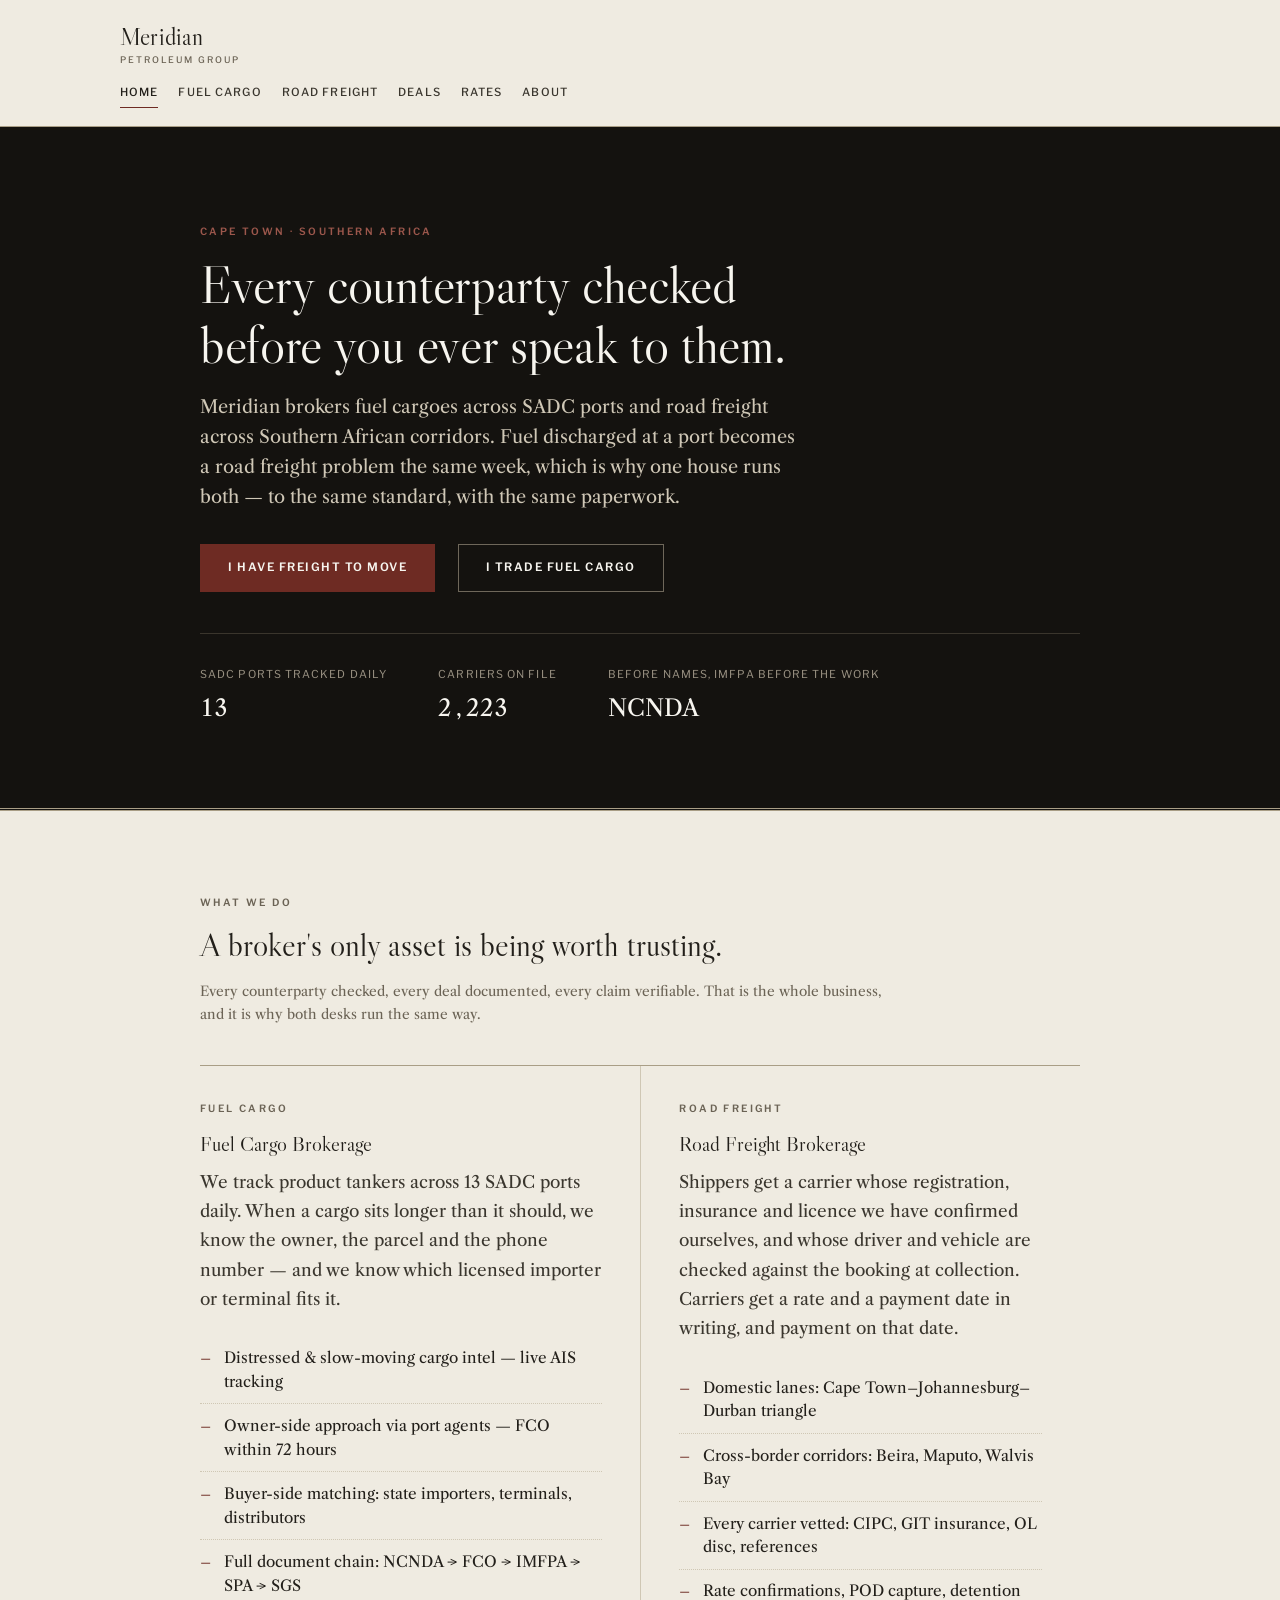
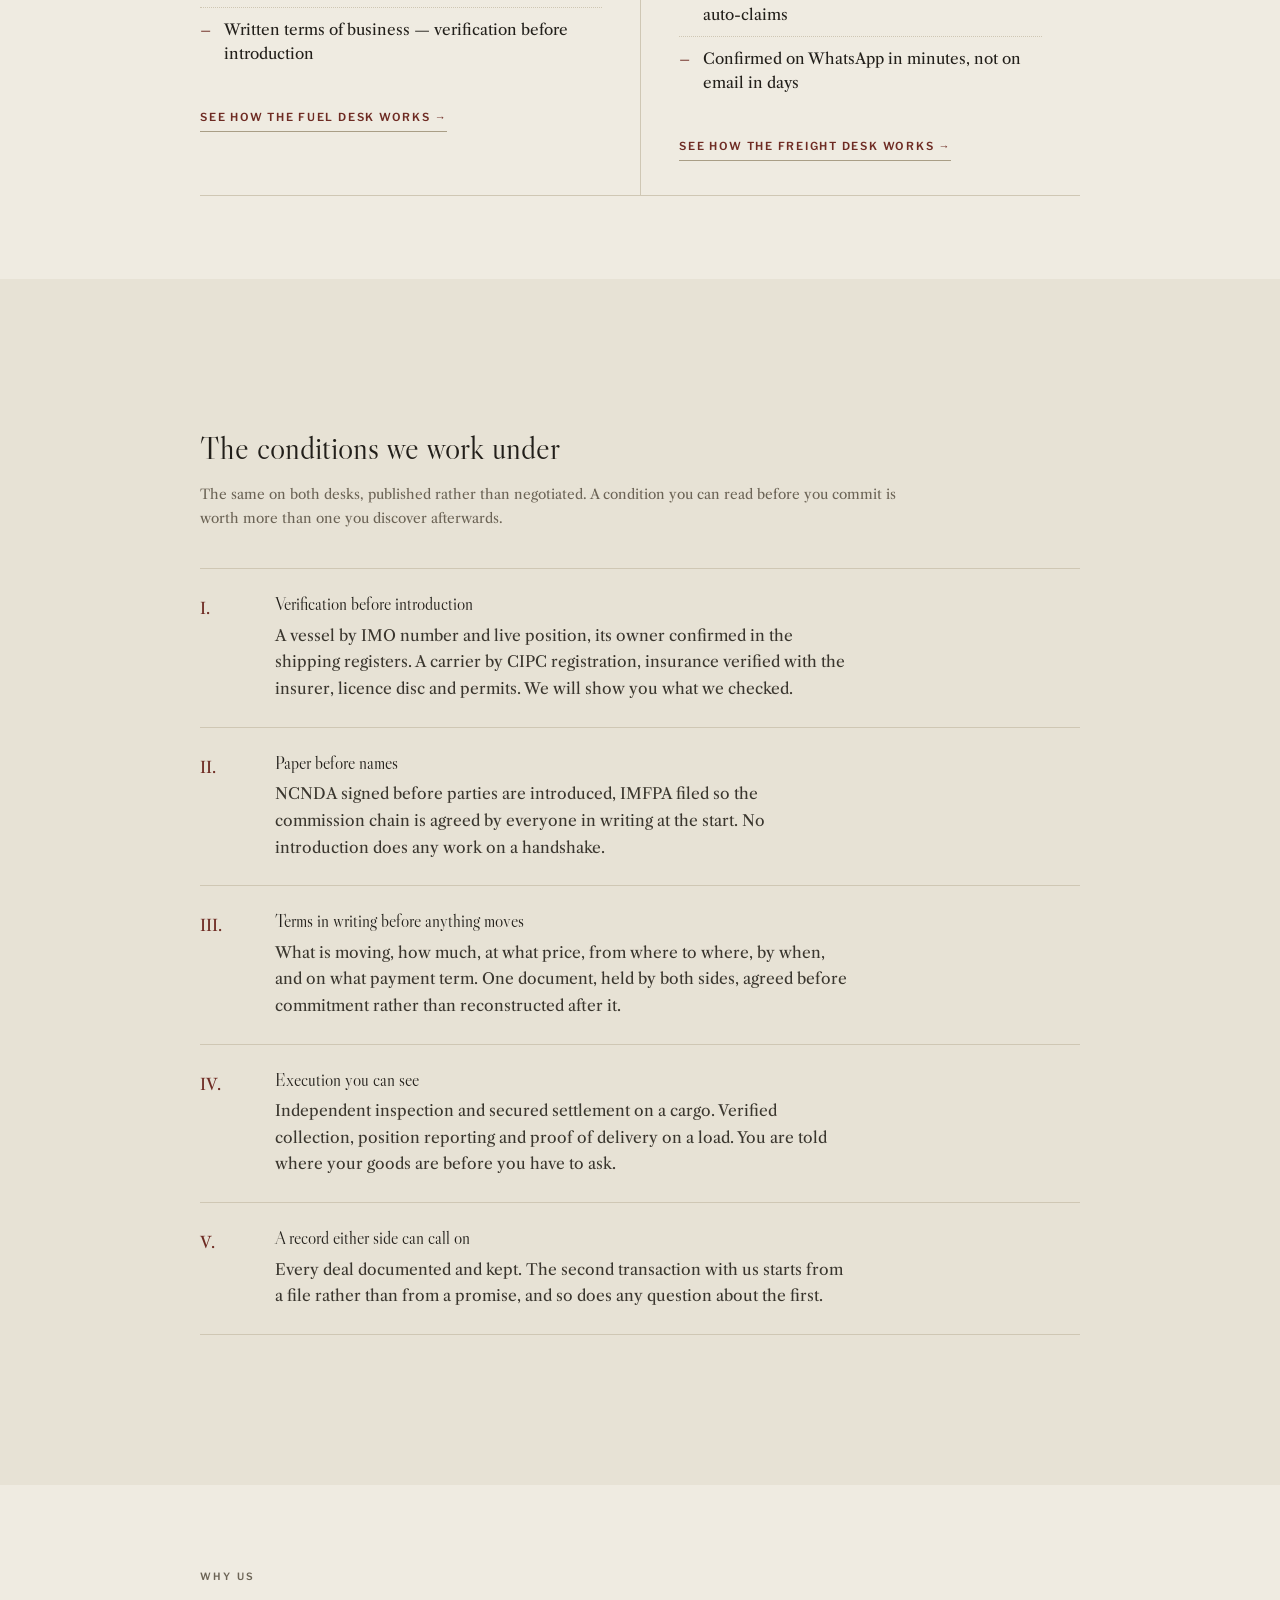
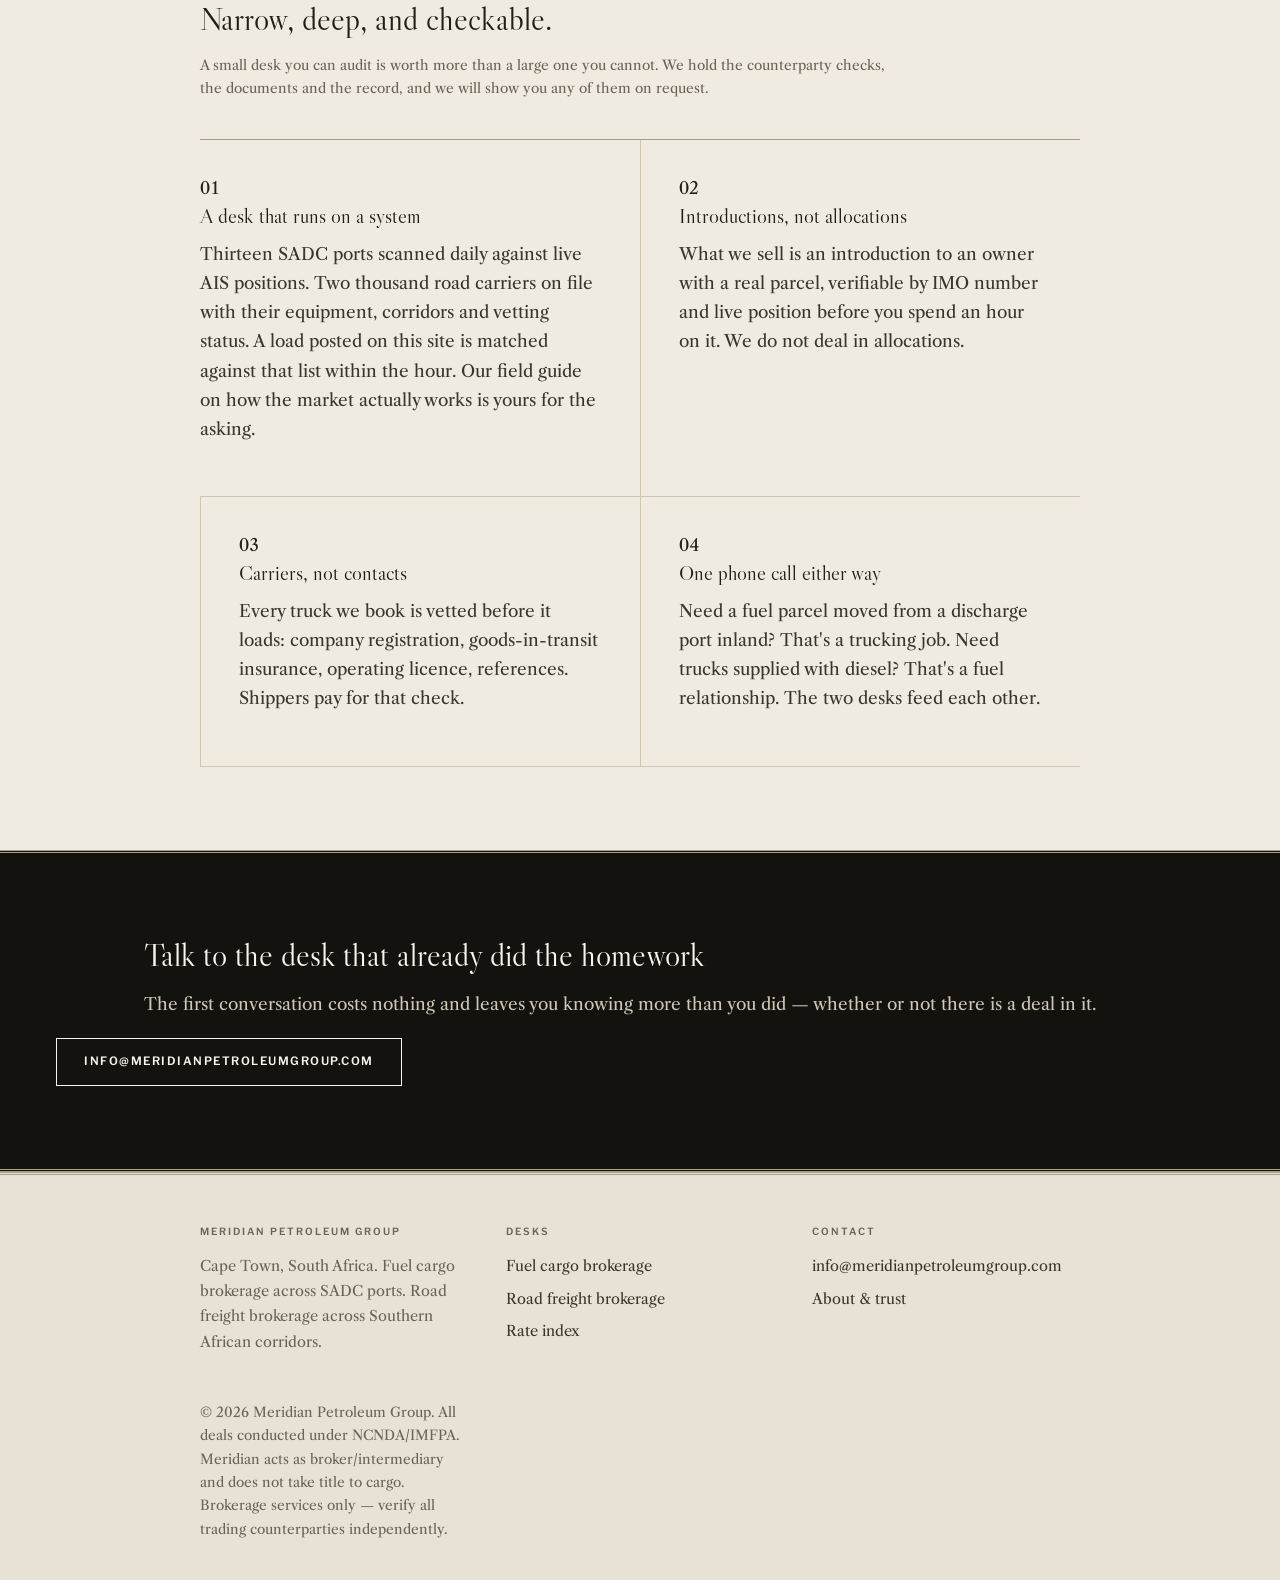
==== commit f71b2e9a: "Copy: publish conditions of business, not a workflow Three pages described our own admin sequence — " ====
--- a/index.html
+++ b/index.html
@@ -87,7 +87,7 @@
     <div class="desk">
       <span class="tag">Road freight</span>
       <h3>Road Freight Brokerage</h3>
-      <p>Shippers get matched trucks with real vetting — insurance, operating licence, references — not just a number from a group chat. Carriers get loads that pay and pay on time.</p>
+      <p>Shippers get a carrier whose registration, insurance and licence we have confirmed ourselves, and whose driver and vehicle are checked against the booking at collection. Carriers get a rate and a payment date in writing, and payment on that date.</p>
       <ul>
         <li>Domestic lanes: Cape Town–Johannesburg–Durban triangle</li>
         <li>Cross-border corridors: Beira, Maputo, Walvis Bay</li>
@@ -102,24 +102,29 @@
 
 <div class="strip">
   <div class="section">
-    <h2>How a Meridian deal runs</h2>
-    <p class="sub">The sequence does not change with the trade. Verify first, paper the deal, execute where both sides can see it.</p>
-    <div class="steps">
-      <div class="step"><h3>Verify the counterparty</h3><p>A vessel by its IMO number and live position; a carrier by its CIPC registration, insurance certificate and licence disc. Either way we have checked before you are introduced, and we will show you what we checked.</p></div>
-      <div class="step"><h3>Paper the introduction</h3><p>NCNDA before names. IMFPA so the commission chain is agreed by everyone up front. No handshake deals.</p></div>
-      <div class="step"><h3>Put the fit on record</h3><p>What is moving, how much of it, at what price, from where to where, by when. Written down before anyone commits, so nothing is discovered afterwards.</p></div>
-      <div class="step"><h3>Execute visibly</h3><p>Independent inspection and secured settlement on a cargo; tracked transit, check calls and proof of delivery on a load. You are told where it is before you have to ask.</p></div>
-      <div class="step"><h3>Close clean</h3><p>Every deal logged. Every rating earned. The next deal starts with a record, not a promise.</p></div>
-    </div>
+    <h2>The conditions we work under</h2>
+  <!-- Was "How a Meridian deal runs" — five steps of our own sequence. What a
+       counterparty is buying is not our sequence, it is what we are bound to.
+       Stated as obligations, with the market reasoning in the clause rather
+       than as a headline about other people's behaviour. -->
+  <p class="sub">The same on both desks, published rather than negotiated. A condition you can read before you commit is worth more than one you discover afterwards.</p>
+
+  <div class="steps">
+    <div class="step"><h3>Verification before introduction</h3><p>A vessel by IMO number and live position, its owner confirmed in the shipping registers. A carrier by CIPC registration, insurance verified with the insurer, licence disc and permits. We will show you what we checked.</p></div>
+    <div class="step"><h3>Paper before names</h3><p>NCNDA signed before parties are introduced, IMFPA filed so the commission chain is agreed by everyone in writing at the start. No introduction does any work on a handshake.</p></div>
+    <div class="step"><h3>Terms in writing before anything moves</h3><p>What is moving, how much, at what price, from where to where, by when, and on what payment term. One document, held by both sides, agreed before commitment rather than reconstructed after it.</p></div>
+    <div class="step"><h3>Execution you can see</h3><p>Independent inspection and secured settlement on a cargo. Verified collection, position reporting and proof of delivery on a load. You are told where your goods are before you have to ask.</p></div>
+    <div class="step"><h3>A record either side can call on</h3><p>Every deal documented and kept. The second transaction with us starts from a file rather than from a promise, and so does any question about the first.</p></div>
+  </div>
   </div>
 </div>
 
 <section class="section">
   <p class="eyebrow">Why us</p>
-  <h2>Small desk. Deep knowledge. Zero noise.</h2>
-  <p class="sub">The cargo brokerage space is crowded with "brokers" who have neither cargo nor buyers. The freight space is crowded with group-chat middlemen who vanish when something goes wrong. Meridian is the opposite: narrow, deep, and checkable.</p>
+  <h2>Narrow, deep, and checkable.</h2>
+  <p class="sub">A small desk you can audit is worth more than a large one you cannot. We hold the counterparty checks, the documents and the record, and we will show you any of them on request.</p>
   <div class="grid2">
-    <div class="card"><span class="num">01</span><h3>A desk that runs on a system</h3><p>Thirteen SADC ports scanned daily against live AIS positions. Two thousand road carriers on file with their equipment, corridors and vetting status. A load posted on this site is matched against that list within the hour — not passed around a group chat. Our field guide on how the market actually works is yours for the asking.</p></div>
+    <div class="card"><span class="num">01</span><h3>A desk that runs on a system</h3><p>Thirteen SADC ports scanned daily against live AIS positions. Two thousand road carriers on file with their equipment, corridors and vetting status. A load posted on this site is matched against that list within the hour. Our field guide on how the market actually works is yours for the asking.</p></div>
     <div class="card"><span class="num">02</span><h3>Introductions, not allocations</h3><p>What we sell is an introduction to an owner with a real parcel, verifiable by IMO number and live position before you spend an hour on it. We do not deal in allocations.</p></div>
     <div class="card"><span class="num">03</span><h3>Carriers, not contacts</h3><p>Every truck we book is vetted before it loads: company registration, goods-in-transit insurance, operating licence, references. Shippers pay for that check.</p></div>
     <div class="card"><span class="num">04</span><h3>One phone call either way</h3><p>Need a fuel parcel moved from a discharge port inland? That's a trucking job. Need trucks supplied with diesel? That's a fuel relationship. The two desks feed each other.</p></div>
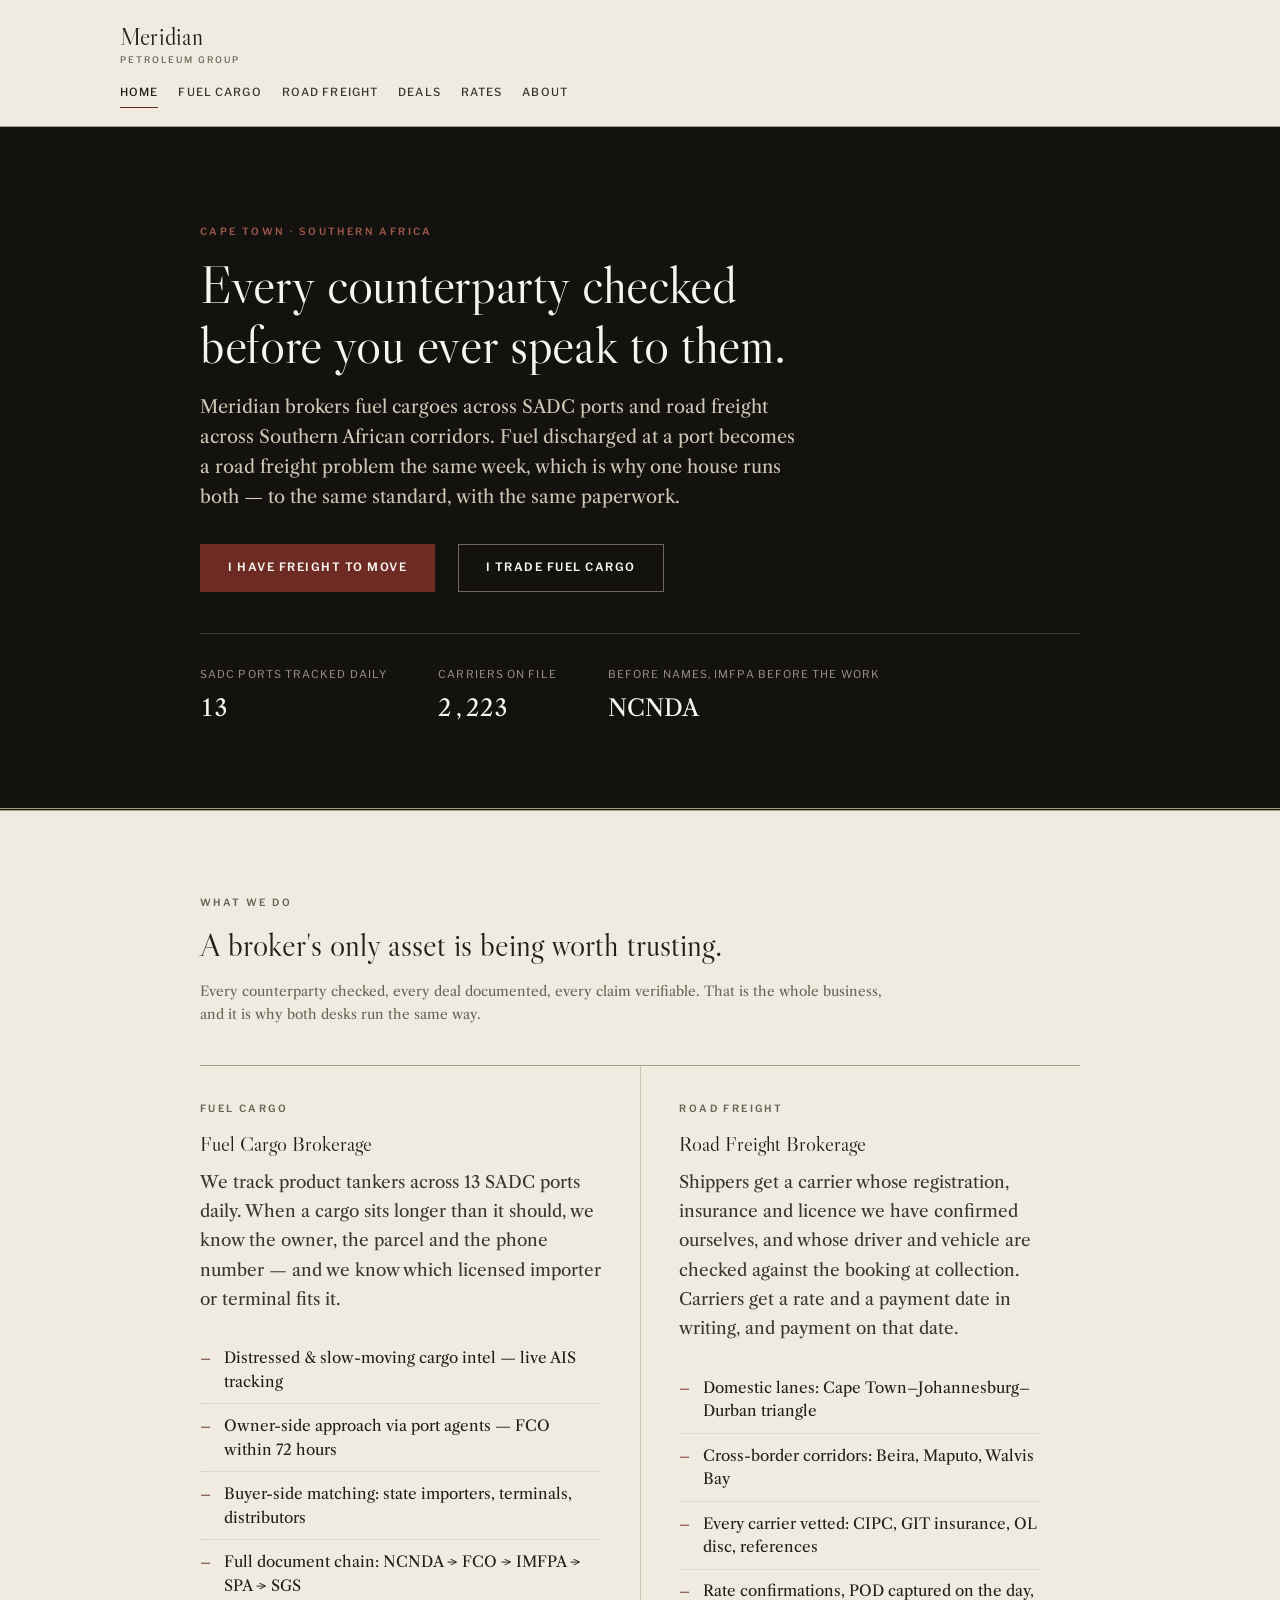
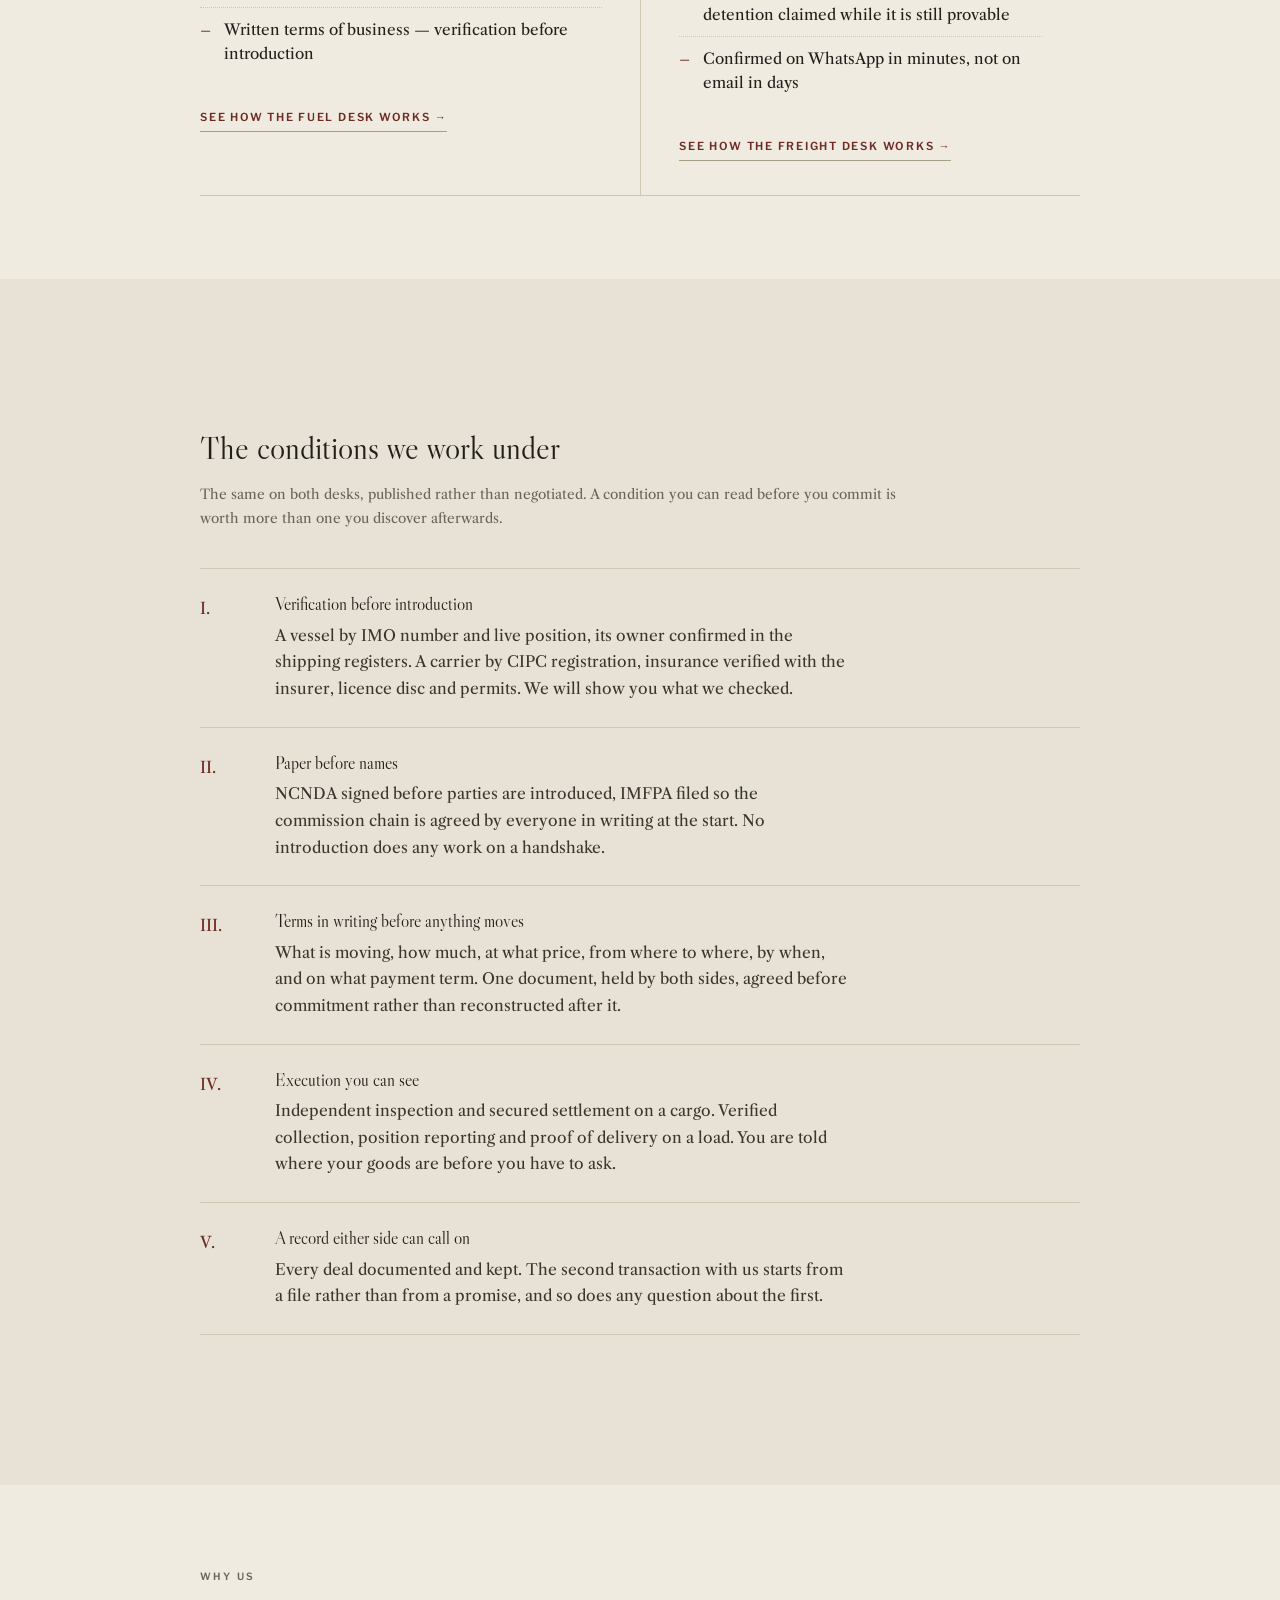
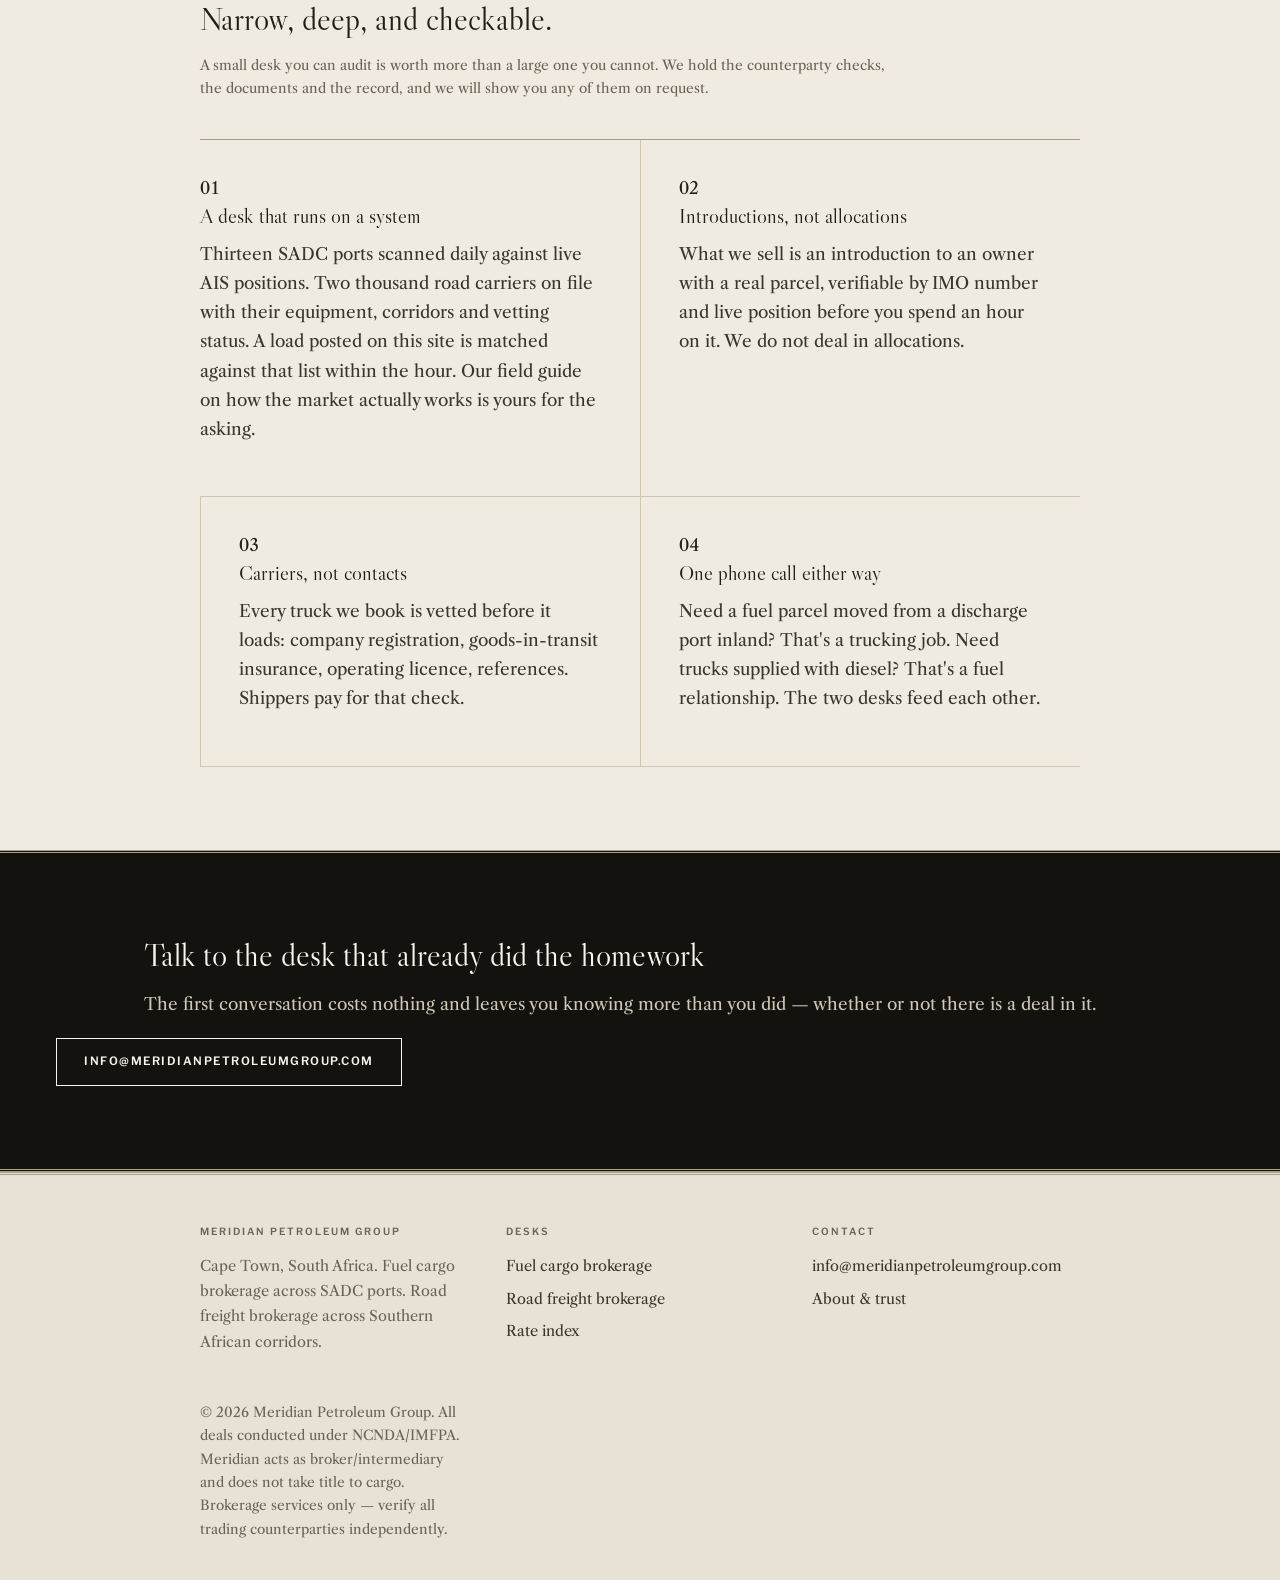
==== commit a20e56d3: "Deals: ask for the company, and stop saying detention is automatic Two claims the site made that not" ====
--- a/index.html
+++ b/index.html
@@ -92,7 +92,7 @@
         <li>Domestic lanes: Cape Town–Johannesburg–Durban triangle</li>
         <li>Cross-border corridors: Beira, Maputo, Walvis Bay</li>
         <li>Every carrier vetted: CIPC, GIT insurance, OL disc, references</li>
-        <li>Rate confirmations, POD capture, detention auto-claims</li>
+        <li>Rate confirmations, POD captured on the day, detention claimed while it is still provable</li>
         <li>Confirmed on WhatsApp in minutes, not on email in days</li>
       </ul>
       <a class="go" href="/cargo/">See how the freight desk works →</a>
